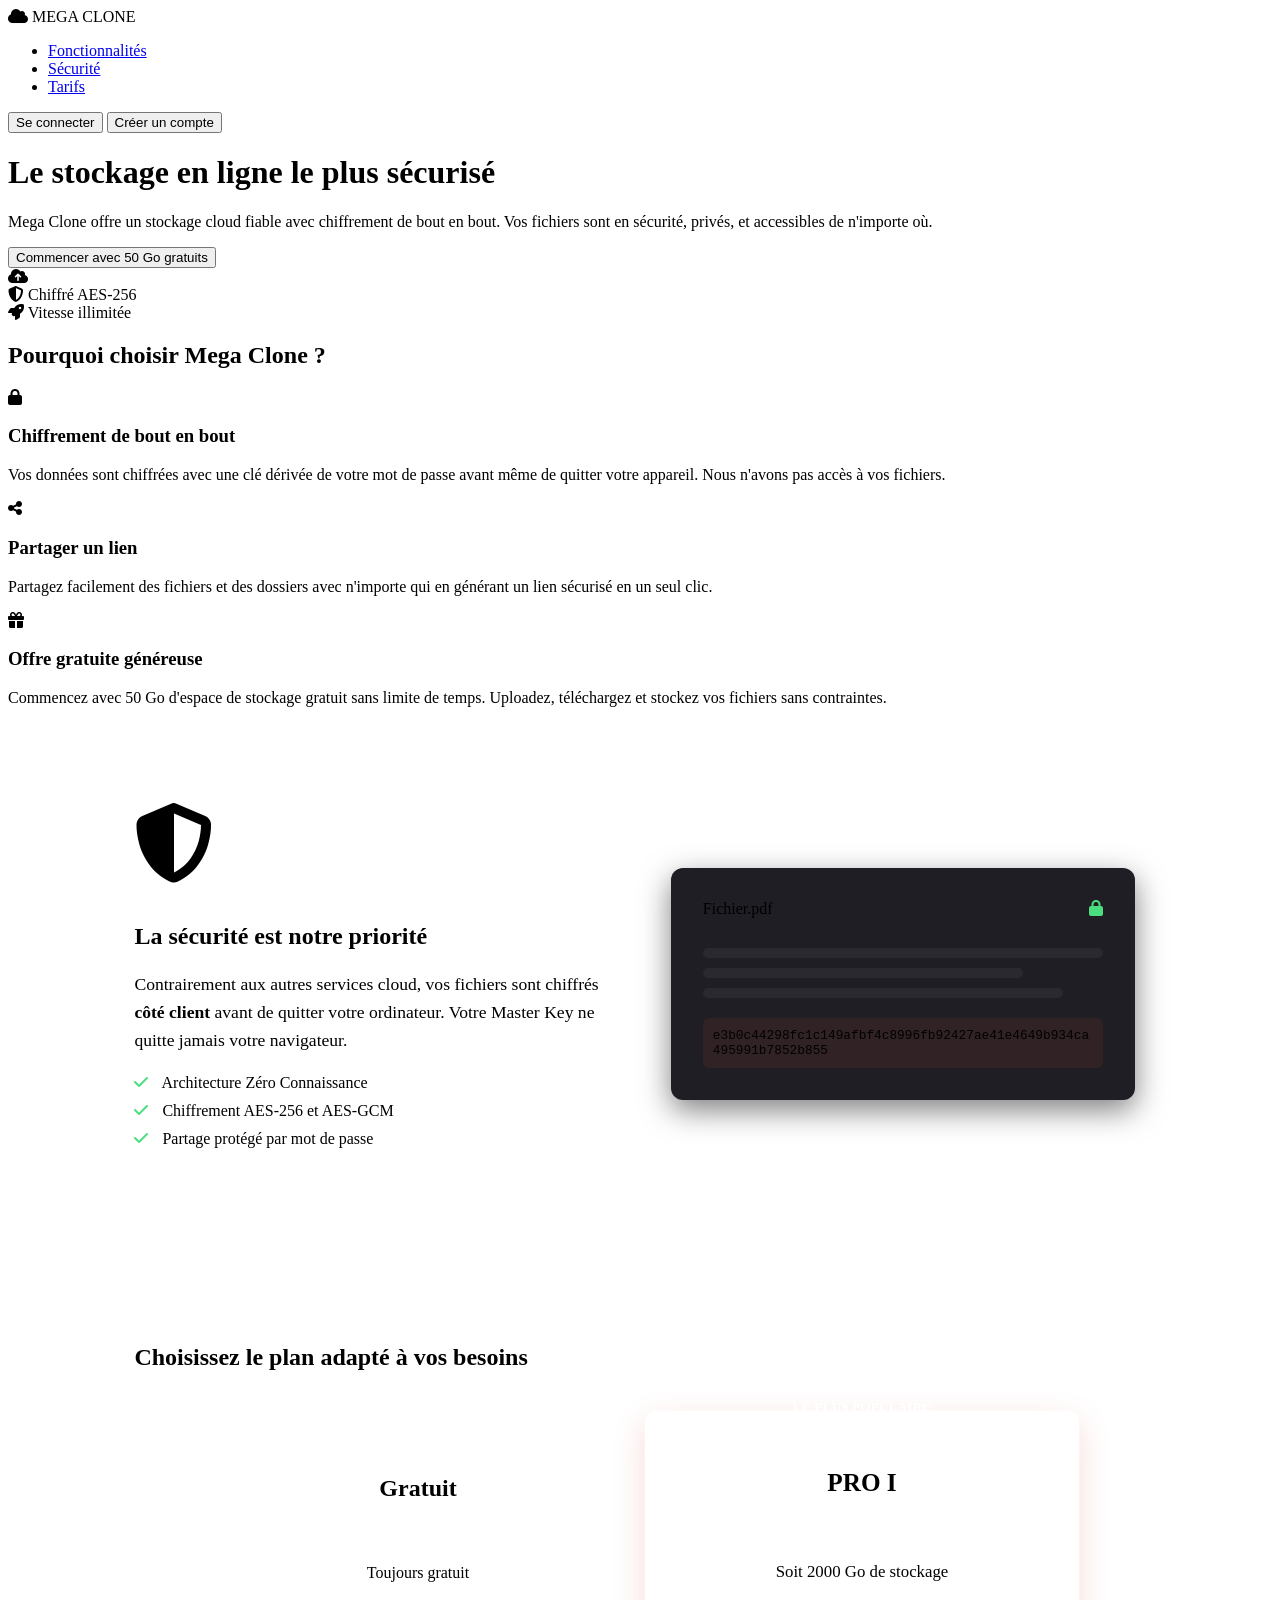
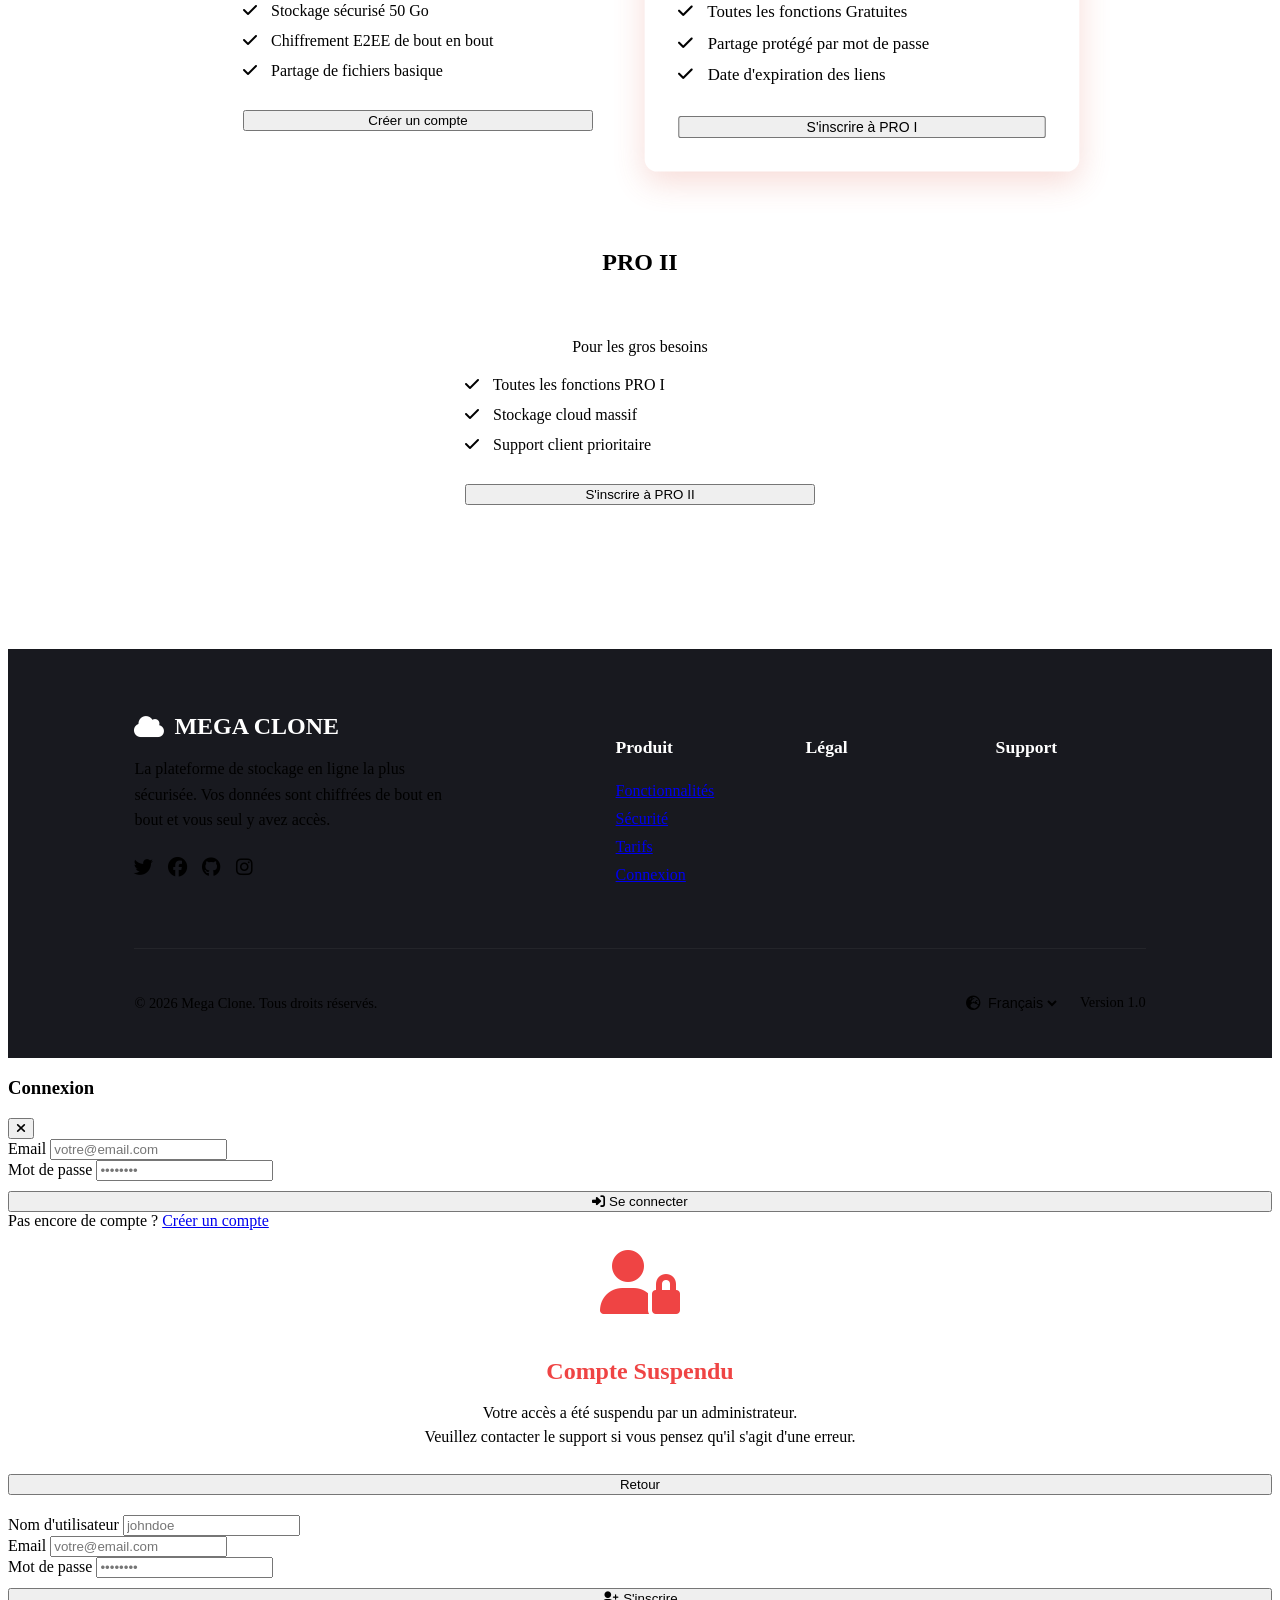
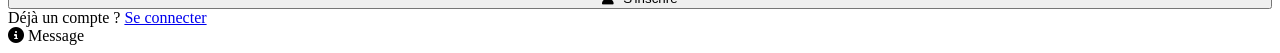
==== index.html @ 6bbebd01 "Add files via upload" ====
<!DOCTYPE html>
<html lang="fr">
<head>
    <meta charset="UTF-8">
    <meta name="viewport" content="width=device-width, initial-scale=1.0">
    <title>Mega Clone - Stockage Cloud Sécurisé</title>
    <link rel="stylesheet" href="assets/css/style.css">
    <link rel="stylesheet" href="https://cdnjs.cloudflare.com/ajax/libs/font-awesome/6.4.0/css/all.min.css">
</head>
<body class="landing-page">

    <!-- Navigation Bar -->
    <nav class="navbar">
        <div class="navbar-container">
            <div class="navbar-brand">
                <i class="fa-solid fa-cloud"></i> MEGA CLONE
            </div>
            <ul class="navbar-menu">
                <li><a href="#features" data-i18n="nav_features">Fonctionnalités</a></li>
                <li><a href="#security" data-i18n="nav_security">Sécurité</a></li>
                <li><a href="#pricing" data-i18n="nav_pricing">Tarifs</a></li>
            </ul>
            <div class="navbar-actions">
                <button class="btn btn-secondary" id="btn-login-modal" data-i18n="nav_login">Se connecter</button>
                <button class="btn btn-primary" id="btn-register-modal" data-i18n="nav_register">Créer un compte</button>
            </div>
        </div>
    </nav>

    <!-- Hero Section -->
    <header class="hero">
        <div class="hero-content">
            <h1 data-i18n="hero_title">Le stockage en ligne le plus <span>sécurisé</span></h1>
            <p data-i18n="hero_desc">Mega Clone offre un stockage cloud fiable avec chiffrement de bout en bout. Vos fichiers sont en sécurité, privés, et accessibles de n'importe où.</p>
            <button class="btn btn-primary btn-large" id="hero-cta" data-i18n="hero_btn">Commencer avec 50 Go gratuits</button>
        </div>
        <div class="hero-illustration">
            <!-- Simple CSS illustration of cloud storage -->
            <div class="floating-cloud">
                <i class="fa-solid fa-cloud-arrow-up"></i>
                <div class="glass-panel stat-card">
                    <i class="fa-solid fa-shield-halved"></i> Chiffré AES-256
                </div>
                <div class="glass-panel stat-card stat-card-2">
                    <i class="fa-solid fa-rocket"></i> Vitesse illimitée
                </div>
            </div>
        </div>
    </header>

    <!-- Features Section -->
    <section class="features" id="features">
        <h2 class="section-title">Pourquoi choisir Mega Clone ?</h2>
        <div class="features-grid">
            <div class="feature-card">
                <div class="feature-icon"><i class="fa-solid fa-lock"></i></div>
                <h3>Chiffrement de bout en bout</h3>
                <p>Vos données sont chiffrées avec une clé dérivée de votre mot de passe avant même de quitter votre appareil. Nous n'avons pas accès à vos fichiers.</p>
            </div>
            <div class="feature-card">
                <div class="feature-icon"><i class="fa-solid fa-share-nodes"></i></div>
                <h3>Partager un lien</h3>
                <p>Partagez facilement des fichiers et des dossiers avec n'importe qui en générant un lien sécurisé en un seul clic.</p>
            </div>
            <div class="feature-card">
                <div class="feature-icon"><i class="fa-solid fa-gift"></i></div>
                <h3>Offre gratuite généreuse</h3>
                <p>Commencez avec 50 Go d'espace de stockage gratuit sans limite de temps. Uploadez, téléchargez et stockez vos fichiers sans contraintes.</p>
            </div>
        </div>
    </section>

    <!-- Security Section -->
    <section class="security" id="security" style="background: var(--bg-secondary); padding: 5rem 10%; display: flex; align-items: center; gap: 40px; flex-wrap: wrap;">
        <div style="flex: 1; min-width: 300px;">
            <i class="fa-solid fa-shield-halved" style="font-size: 5rem; color: var(--accent); margin-bottom: 20px;"></i>
            <h2 class="section-title" style="text-align: left;">La sécurité est notre priorité</h2>
            <p style="color: var(--text-secondary); margin-bottom: 20px; font-size: 1.1rem; line-height: 1.6;">Contrairement aux autres services cloud, vos fichiers sont chiffrés <b>côté client</b> avant de quitter votre ordinateur. Votre Master Key ne quitte jamais votre navigateur.</p>
            <ul style="list-style: none; padding: 0; color: var(--text-primary);">
                <li style="margin-bottom: 10px;"><i class="fa-solid fa-check" style="color: #4ade80; margin-right: 10px;"></i> Architecture Zéro Connaissance</li>
                <li style="margin-bottom: 10px;"><i class="fa-solid fa-check" style="color: #4ade80; margin-right: 10px;"></i> Chiffrement AES-256 et AES-GCM</li>
                <li style="margin-bottom: 10px;"><i class="fa-solid fa-check" style="color: #4ade80; margin-right: 10px;"></i> Partage protégé par mot de passe</li>
            </ul>
        </div>
        <div style="flex: 1; min-width: 300px; display: flex; justify-content: center;">
            <div style="background: #1e1e24; padding: 2rem; border-radius: 12px; border: 1px solid var(--border); position: relative; width: 100%; max-width: 400px; box-shadow: 0 10px 30px rgba(0,0,0,0.5);">
                <div style="display: flex; justify-content: space-between; border-bottom: 1px solid var(--border); padding-bottom: 10px; margin-bottom: 20px;">
                    <span style="color: var(--text-secondary);">Fichier.pdf</span>
                    <i class="fa-solid fa-lock" style="color: #4ade80;"></i>
                </div>
                <div style="height: 10px; background: rgba(255,255,255,0.05); border-radius: 5px; margin-bottom: 10px;"></div>
                <div style="height: 10px; background: rgba(255,255,255,0.05); border-radius: 5px; margin-bottom: 10px; width: 80%;"></div>
                <div style="height: 10px; background: rgba(255,255,255,0.05); border-radius: 5px; margin-bottom: 20px; width: 90%;"></div>
                <div style="font-family: monospace; color: var(--accent); font-size: 0.8rem; word-break: break-all; background: rgba(216, 75, 55, 0.1); padding: 10px; border-radius: 6px;">
                    e3b0c44298fc1c149afbf4c8996fb92427ae41e4649b934ca495991b7852b855
                </div>
            </div>
        </div>
    </section>

    <!-- Pricing Section -->
    <section class="pricing" id="pricing" style="padding: 5rem 10%;">
        <h2 class="section-title">Choisissez le plan adapté à vos besoins</h2>
        <div class="pricing-grid" style="display: flex; gap: 30px; justify-content: center; flex-wrap: wrap; margin-top: 3rem;">
            
            <!-- Gratuit -->
            <div class="pricing-card" style="flex: 1; min-width: 280px; max-width: 350px; background: rgba(255,255,255,0.02); border: 1px solid var(--border); border-radius: 12px; padding: 2rem; text-align: center;">
                <h3 style="color: var(--text-primary); margin-bottom: 10px; font-size: 1.5rem;">Gratuit</h3>
                <div style="font-size: 2.5rem; font-weight: bold; color: white; margin-bottom: 5px;">50 Go</div>
                <div style="color: var(--text-secondary); margin-bottom: 20px;">Toujours gratuit</div>
                <ul style="list-style: none; padding: 0; text-align: left; margin-bottom: 30px; color: var(--text-secondary);">
                    <li style="margin-bottom: 12px;"><i class="fa-solid fa-check" style="color: var(--accent); margin-right: 10px;"></i> Stockage sécurisé 50 Go</li>
                    <li style="margin-bottom: 12px;"><i class="fa-solid fa-check" style="color: var(--accent); margin-right: 10px;"></i> Chiffrement E2EE de bout en bout</li>
                    <li style="margin-bottom: 12px;"><i class="fa-solid fa-check" style="color: var(--accent); margin-right: 10px;"></i> Partage de fichiers basique</li>
                </ul>
                <button class="btn btn-secondary btn-pricing-register" style="width: 100%;">Créer un compte</button>
            </div>

            <!-- PRO I -->
            <div class="pricing-card featured" style="flex: 1; min-width: 280px; max-width: 350px; background: rgba(255,255,255,0.05); border: 2px solid var(--accent); border-radius: 12px; padding: 2rem; text-align: center; position: relative; transform: scale(1.05); box-shadow: 0 10px 30px rgba(216, 75, 55, 0.2);">
                <div style="position: absolute; top: -15px; left: 50%; transform: translateX(-50%); background: var(--accent); color: white; padding: 5px 15px; border-radius: 20px; font-size: 0.8rem; font-weight: bold;">LE PLUS POPULAIRE</div>
                <h3 style="color: var(--text-primary); margin-bottom: 10px; font-size: 1.5rem;">PRO I</h3>
                <div style="font-size: 2.5rem; font-weight: bold; color: white; margin-bottom: 5px;">2 To</div>
                <div style="color: var(--text-secondary); margin-bottom: 20px;">Soit 2000 Go de stockage</div>
                <ul style="list-style: none; padding: 0; text-align: left; margin-bottom: 30px; color: var(--text-secondary);">
                    <li style="margin-bottom: 12px;"><i class="fa-solid fa-check" style="color: var(--accent); margin-right: 10px;"></i> Toutes les fonctions Gratuites</li>
                    <li style="margin-bottom: 12px;"><i class="fa-solid fa-check" style="color: var(--accent); margin-right: 10px;"></i> Partage protégé par mot de passe</li>
                    <li style="margin-bottom: 12px;"><i class="fa-solid fa-check" style="color: var(--accent); margin-right: 10px;"></i> Date d'expiration des liens</li>
                </ul>
                <button class="btn btn-primary btn-pricing-register" style="width: 100%;">S'inscrire à PRO I</button>
            </div>

            <!-- PRO II -->
            <div class="pricing-card" style="flex: 1; min-width: 280px; max-width: 350px; background: rgba(255,255,255,0.02); border: 1px solid var(--border); border-radius: 12px; padding: 2rem; text-align: center;">
                <h3 style="color: var(--text-primary); margin-bottom: 10px; font-size: 1.5rem;">PRO II</h3>
                <div style="font-size: 2.5rem; font-weight: bold; color: white; margin-bottom: 5px;">8 To</div>
                <div style="color: var(--text-secondary); margin-bottom: 20px;">Pour les gros besoins</div>
                <ul style="list-style: none; padding: 0; text-align: left; margin-bottom: 30px; color: var(--text-secondary);">
                    <li style="margin-bottom: 12px;"><i class="fa-solid fa-check" style="color: var(--accent); margin-right: 10px;"></i> Toutes les fonctions PRO I</li>
                    <li style="margin-bottom: 12px;"><i class="fa-solid fa-check" style="color: var(--accent); margin-right: 10px;"></i> Stockage cloud massif</li>
                    <li style="margin-bottom: 12px;"><i class="fa-solid fa-check" style="color: var(--accent); margin-right: 10px;"></i> Support client prioritaire</li>
                </ul>
                <button class="btn btn-secondary btn-pricing-register" style="width: 100%;">S'inscrire à PRO II</button>
            </div>

        </div>
    </section>

    <!-- Footer Pro -->
    <footer class="footer-pro" style="background: #18191f; padding: 4rem 10% 2rem; border-top: 1px solid var(--border); margin-top: 2rem;">
        <div style="display: flex; flex-wrap: wrap; gap: 40px; justify-content: space-between; margin-bottom: 3rem;">
            <!-- Brand -->
            <div style="flex: 1; min-width: 250px;">
                <div class="navbar-brand" style="margin-bottom: 1rem; color: white; font-size: 1.5rem; font-weight: bold; display: flex; align-items: center; gap: 10px;">
                    <i class="fa-solid fa-cloud" style="color: var(--accent);"></i> MEGA CLONE
                </div>
                <p id="pub-footer-desc" style="color: var(--text-secondary); line-height: 1.6; margin-bottom: 1.5rem;">La plateforme de stockage en ligne la plus sécurisée. Vos données sont chiffrées de bout en bout et vous seul y avez accès.</p>
                <div style="display: flex; gap: 15px;">
                    <a href="#" id="pub-footer-twitter" style="color: var(--text-secondary); font-size: 1.2rem; transition: color 0.2s;" class="footer-icon-link"><i class="fa-brands fa-twitter"></i></a>
                    <a href="#" id="pub-footer-facebook" style="color: var(--text-secondary); font-size: 1.2rem; transition: color 0.2s;" class="footer-icon-link"><i class="fa-brands fa-facebook"></i></a>
                    <a href="#" id="pub-footer-github" style="color: var(--text-secondary); font-size: 1.2rem; transition: color 0.2s;" class="footer-icon-link"><i class="fa-brands fa-github"></i></a>
                    <a href="#" id="pub-footer-instagram" style="color: var(--text-secondary); font-size: 1.2rem; transition: color 0.2s;" class="footer-icon-link"><i class="fa-brands fa-instagram"></i></a>
                </div>
            </div>
            
            <!-- Links Columns -->
            <div style="display: flex; flex-wrap: wrap; gap: 40px; flex: 2; min-width: 300px; justify-content: flex-end;">
                <div style="min-width: 150px;">
                    <h4 style="color: white; margin-bottom: 1.5rem; font-size: 1.1rem;">Produit</h4>
                    <ul style="list-style: none; padding: 0;">
                        <li style="margin-bottom: 10px;"><a href="#features" class="footer-link">Fonctionnalités</a></li>
                        <li style="margin-bottom: 10px;"><a href="#security" class="footer-link">Sécurité</a></li>
                        <li style="margin-bottom: 10px;"><a href="#pricing" class="footer-link">Tarifs</a></li>
                        <li style="margin-bottom: 10px;"><a href="#" class="footer-link" id="footer-login">Connexion</a></li>
                    </ul>
                </div>
                <div style="min-width: 150px;">
                    <h4 style="color: white; margin-bottom: 1.5rem; font-size: 1.1rem;">Légal</h4>
                    <ul id="pub-footer-legal" style="list-style: none; padding: 0;">
                        <!-- Generated via JS -->
                    </ul>
                </div>
                <div style="min-width: 150px;">
                    <h4 style="color: white; margin-bottom: 1.5rem; font-size: 1.1rem;">Support</h4>
                    <ul id="pub-footer-support" style="list-style: none; padding: 0;">
                        <!-- Generated via JS -->
                    </ul>
                </div>
            </div>
        </div>
        
        <!-- Copyright -->
        <div style="border-top: 1px solid rgba(255,255,255,0.05); padding-top: 2rem; display: flex; flex-wrap: wrap; justify-content: space-between; align-items: center; color: var(--text-secondary); font-size: 0.9rem;">
            <p id="pub-footer-copyright">&copy; 2026 Mega Clone. Tous droits réservés.</p>
            <div style="display: flex; gap: 20px;">
                <span>
                    <i class="fa-solid fa-earth-europe"></i>
                    <select class="lang-switcher-select" onchange="i18n.setLanguage(this.value)" style="background:transparent; color:inherit; border:none; outline:none; cursor:pointer; font-size:0.9rem;">
                        <option value="fr" style="background:#18191f;">Français</option>
                        <option value="en" style="background:#18191f;">English</option>
                        <option value="es" style="background:#18191f;">Español</option>
                        <option value="de" style="background:#18191f;">Deutsch</option>
                    </select>
                </span>
                <span>Version 1.0</span>
            </div>
        </div>
    </footer>

    <!-- Auth Modals -->
    <div class="modal-overlay" id="auth-modal-overlay">
        <div class="modal auth-modal" id="auth-modal">
            <div class="modal-header">
                <h3 class="modal-title" id="auth-modal-title">Connexion</h3>
                <button class="modal-close" id="close-auth-modal"><i class="fa-solid fa-xmark"></i></button>
            </div>
            
            <div class="modal-body">
                <!-- Login Form -->
                <form id="login-form">
                    <div class="input-group">
                        <label for="login-email">Email</label>
                        <input type="email" id="login-email" class="input-control" required placeholder="votre@email.com">
                    </div>
                    <div class="input-group">
                        <label for="login-password">Mot de passe</label>
                        <input type="password" id="login-password" class="input-control" required placeholder="••••••••">
                    </div>
                    <button type="submit" class="btn btn-primary" style="width: 100%; margin-top: 10px;">
                        <i class="fa-solid fa-right-to-bracket"></i> Se connecter
                    </button>
                    <div class="auth-switch">
                        Pas encore de compte ? <a href="#" id="show-register">Créer un compte</a>
                    </div>
                </form>

                <!-- Suspended Alert -->
                <div id="suspended-alert" class="hidden" style="text-align: center; padding: 20px 0;">
                    <i class="fa-solid fa-user-lock" style="font-size: 4rem; color: #ef4444; margin-bottom: 20px;"></i>
                    <h3 style="color: #ef4444; margin-bottom: 15px; font-size: 1.5rem;">Compte Suspendu</h3>
                    <p style="color: var(--text-secondary); margin-bottom: 25px; line-height: 1.5;">Votre accès a été suspendu par un administrateur.<br>Veuillez contacter le support si vous pensez qu'il s'agit d'une erreur.</p>
                    <button class="btn btn-secondary" id="btn-back-login" style="width: 100%;">Retour</button>
                </div>

                <!-- Register Form -->
                <form id="register-form" class="hidden">
                    <div class="input-group">
                        <label for="reg-username">Nom d'utilisateur</label>
                        <input type="text" id="reg-username" class="input-control" required placeholder="johndoe">
                    </div>
                    <div class="input-group">
                        <label for="reg-email">Email</label>
                        <input type="email" id="reg-email" class="input-control" required placeholder="votre@email.com">
                    </div>
                    <div class="input-group">
                        <label for="reg-password">Mot de passe</label>
                        <input type="password" id="reg-password" class="input-control" required placeholder="••••••••">
                    </div>
                    <button type="submit" class="btn btn-primary" style="width: 100%; margin-top: 10px;">
                        <i class="fa-solid fa-user-plus"></i> S'inscrire
                    </button>
                    <div class="auth-switch">
                        Déjà un compte ? <a href="#" id="show-login">Se connecter</a>
                    </div>
                </form>
            </div>
        </div>
    </div>

    <!-- Notification Container -->
    <div id="notification" class="notification">
        <i class="fa-solid fa-circle-info"></i>
        <span id="notif-message">Message</span>
    </div>

    <script src="assets/js/crypto.js"></script>
    <script src="assets/js/i18n.js"></script>
    <script src="assets/js/auth.js"></script>
    <script src="assets/js/landing.js"></script>
</body>
</html>
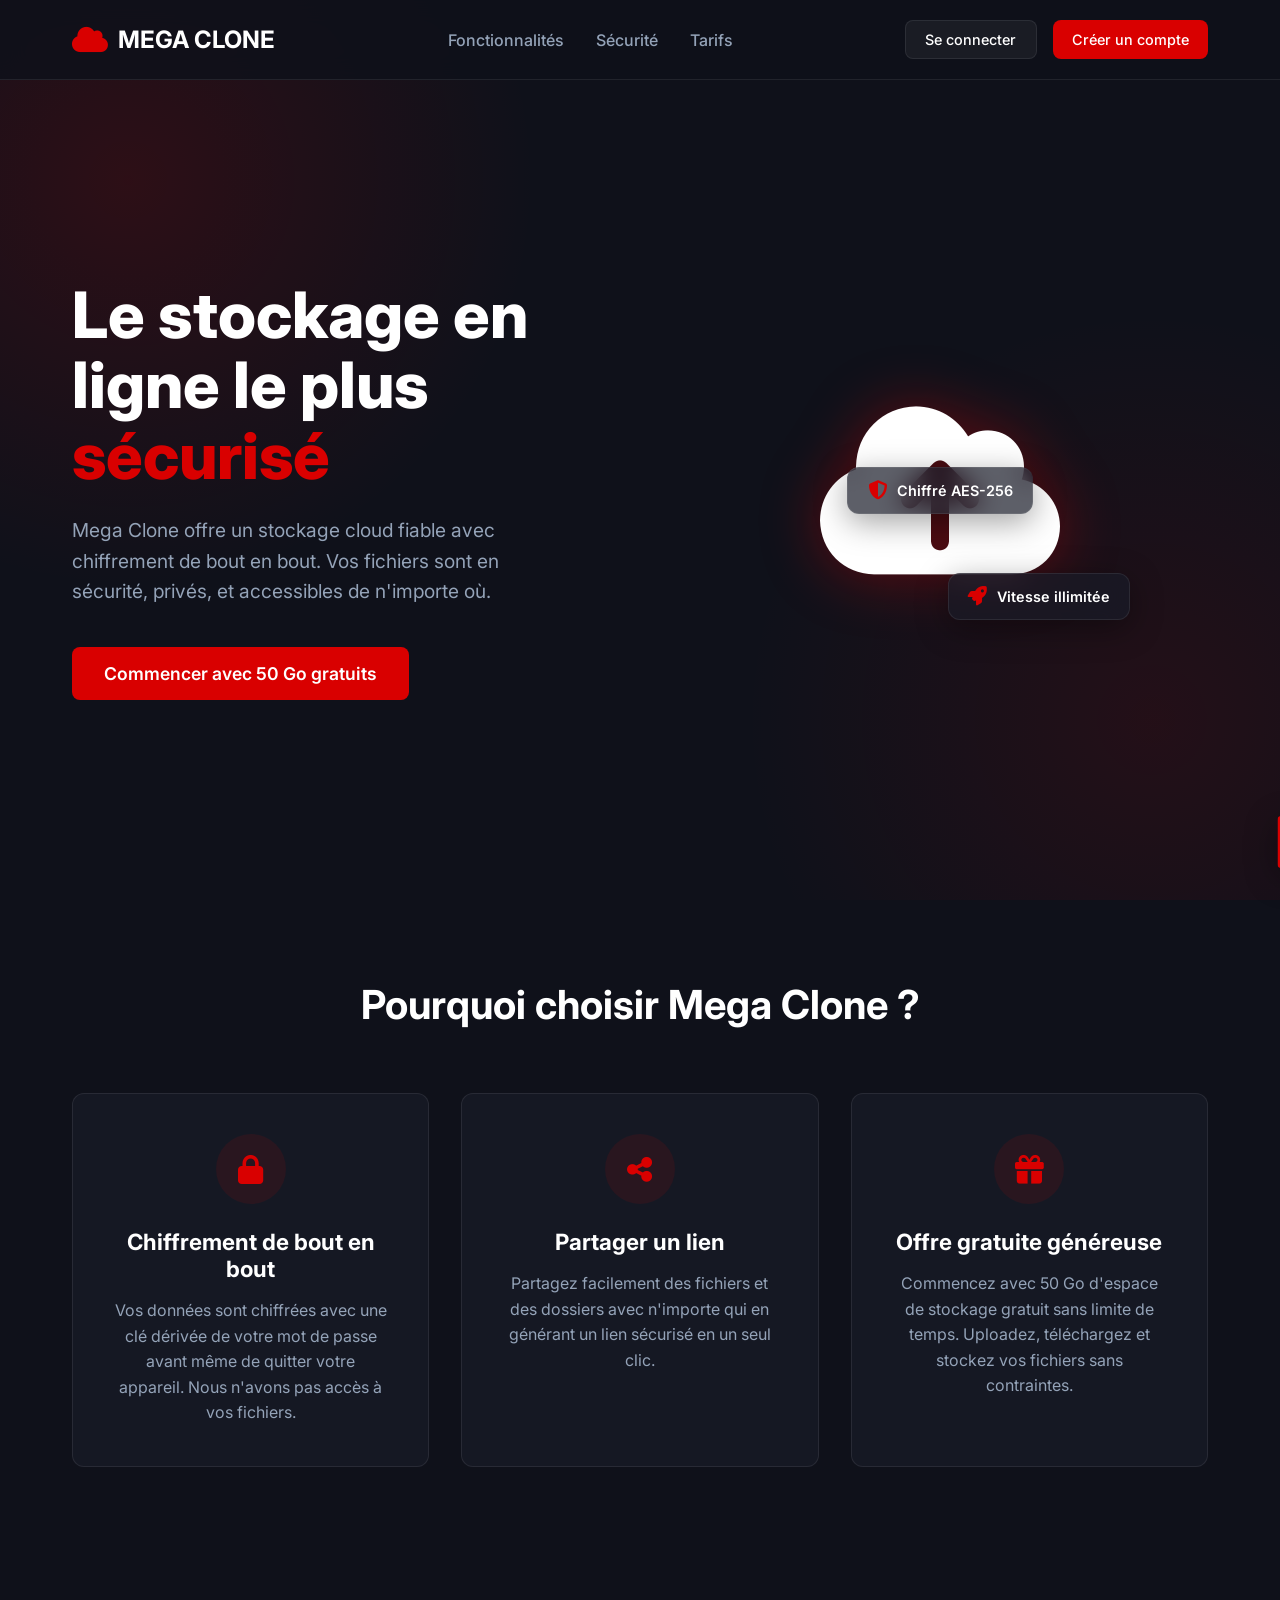
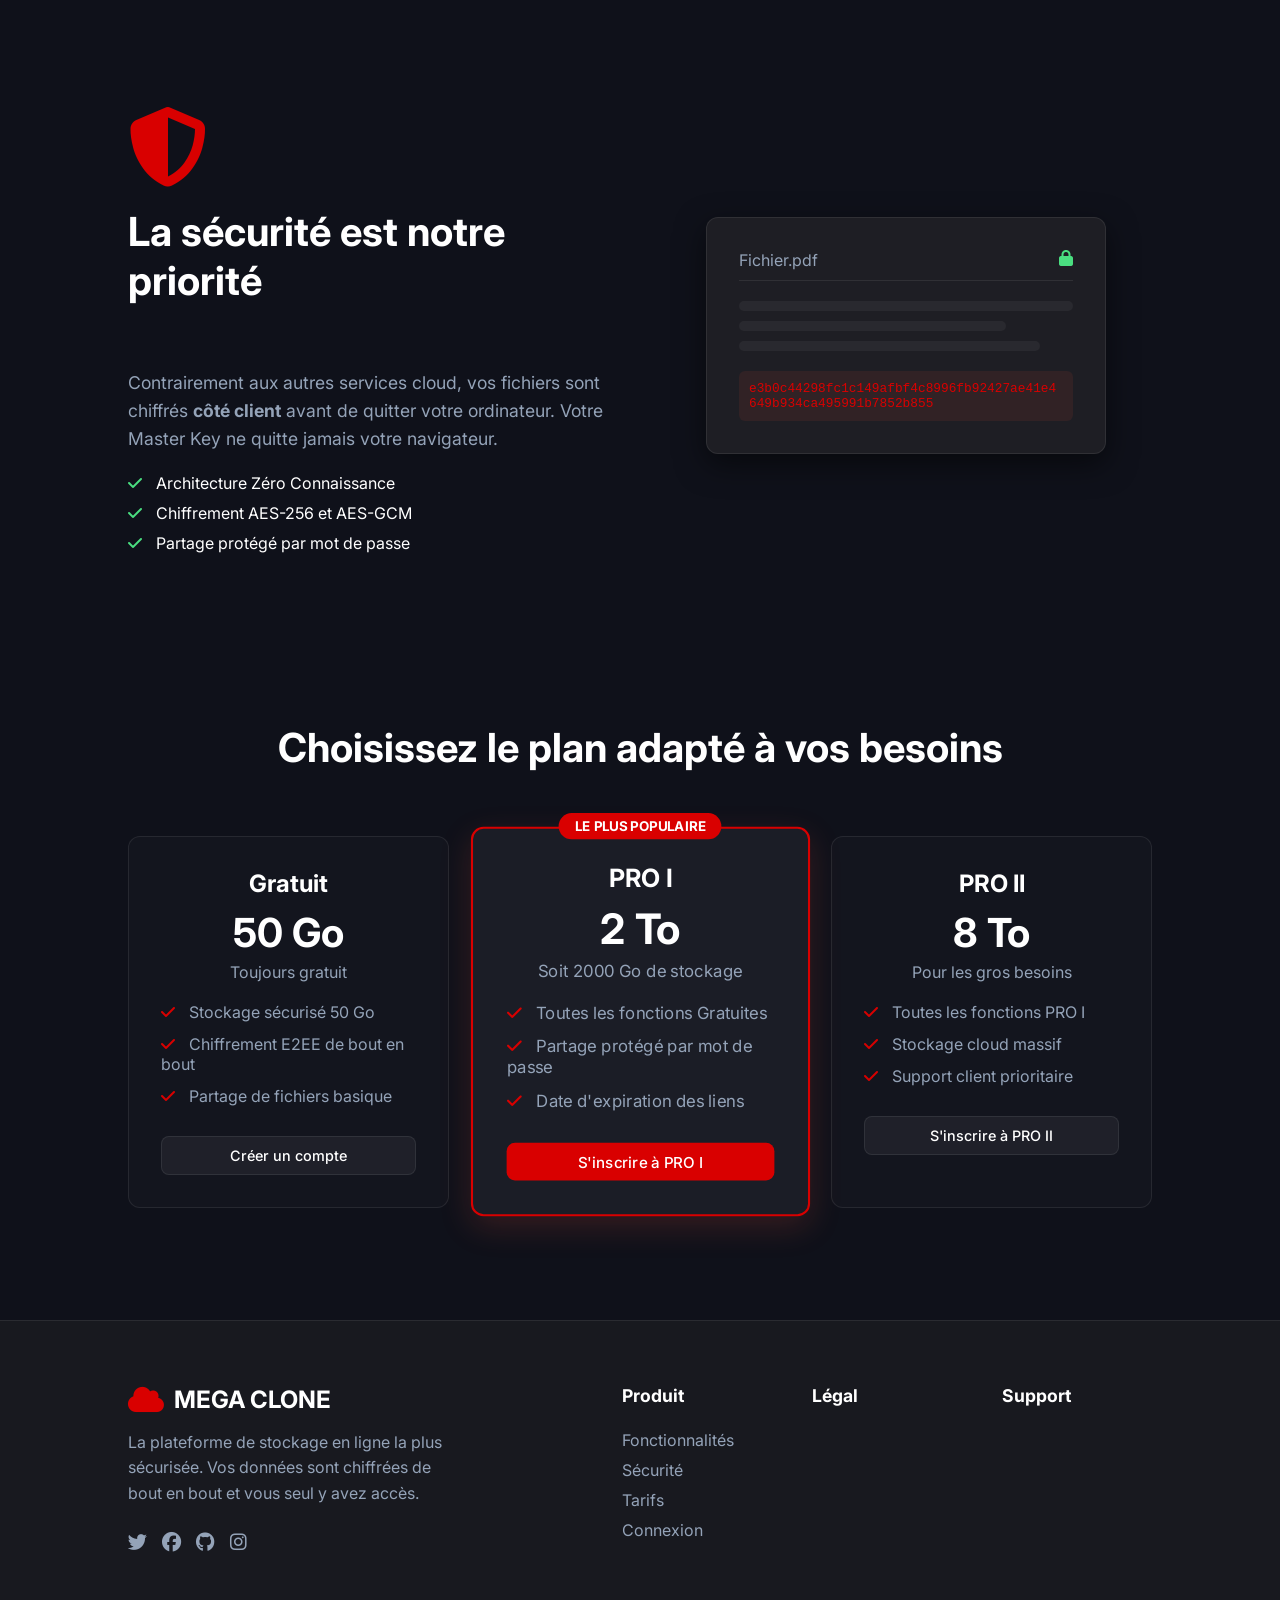
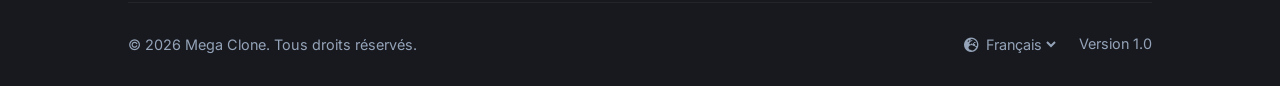
==== commit 4d537c0d: "Add files via upload" ====
--- a/index.html
+++ b/index.html
@@ -1,5 +1,6 @@
 <!DOCTYPE html>
 <html lang="fr">
+
 <head>
     <meta charset="UTF-8">
     <meta name="viewport" content="width=device-width, initial-scale=1.0">
@@ -7,6 +8,7 @@
     <link rel="stylesheet" href="assets/css/style.css">
     <link rel="stylesheet" href="https://cdnjs.cloudflare.com/ajax/libs/font-awesome/6.4.0/css/all.min.css">
 </head>
+
 <body class="landing-page">
 
     <!-- Navigation Bar -->
@@ -22,7 +24,8 @@
             </ul>
             <div class="navbar-actions">
                 <button class="btn btn-secondary" id="btn-login-modal" data-i18n="nav_login">Se connecter</button>
-                <button class="btn btn-primary" id="btn-register-modal" data-i18n="nav_register">Créer un compte</button>
+                <button class="btn btn-primary" id="btn-register-modal" data-i18n="nav_register">Créer un
+                    compte</button>
             </div>
         </div>
     </nav>
@@ -31,8 +34,10 @@
     <header class="hero">
         <div class="hero-content">
             <h1 data-i18n="hero_title">Le stockage en ligne le plus <span>sécurisé</span></h1>
-            <p data-i18n="hero_desc">Mega Clone offre un stockage cloud fiable avec chiffrement de bout en bout. Vos fichiers sont en sécurité, privés, et accessibles de n'importe où.</p>
-            <button class="btn btn-primary btn-large" id="hero-cta" data-i18n="hero_btn">Commencer avec 50 Go gratuits</button>
+            <p data-i18n="hero_desc">Mega Clone offre un stockage cloud fiable avec chiffrement de bout en bout. Vos
+                fichiers sont en sécurité, privés, et accessibles de n'importe où.</p>
+            <button class="btn btn-primary btn-large" id="hero-cta" data-i18n="hero_btn">Commencer avec 50 Go
+                gratuits</button>
         </div>
         <div class="hero-illustration">
             <!-- Simple CSS illustration of cloud storage -->
@@ -55,43 +60,61 @@
             <div class="feature-card">
                 <div class="feature-icon"><i class="fa-solid fa-lock"></i></div>
                 <h3>Chiffrement de bout en bout</h3>
-                <p>Vos données sont chiffrées avec une clé dérivée de votre mot de passe avant même de quitter votre appareil. Nous n'avons pas accès à vos fichiers.</p>
+                <p>Vos données sont chiffrées avec une clé dérivée de votre mot de passe avant même de quitter votre
+                    appareil. Nous n'avons pas accès à vos fichiers.</p>
             </div>
             <div class="feature-card">
                 <div class="feature-icon"><i class="fa-solid fa-share-nodes"></i></div>
                 <h3>Partager un lien</h3>
-                <p>Partagez facilement des fichiers et des dossiers avec n'importe qui en générant un lien sécurisé en un seul clic.</p>
+                <p>Partagez facilement des fichiers et des dossiers avec n'importe qui en générant un lien sécurisé en
+                    un seul clic.</p>
             </div>
             <div class="feature-card">
                 <div class="feature-icon"><i class="fa-solid fa-gift"></i></div>
                 <h3>Offre gratuite généreuse</h3>
-                <p>Commencez avec 50 Go d'espace de stockage gratuit sans limite de temps. Uploadez, téléchargez et stockez vos fichiers sans contraintes.</p>
+                <p>Commencez avec 50 Go d'espace de stockage gratuit sans limite de temps. Uploadez, téléchargez et
+                    stockez vos fichiers sans contraintes.</p>
             </div>
         </div>
     </section>
 
     <!-- Security Section -->
-    <section class="security" id="security" style="background: var(--bg-secondary); padding: 5rem 10%; display: flex; align-items: center; gap: 40px; flex-wrap: wrap;">
+    <section class="security" id="security"
+        style="background: var(--bg-secondary); padding: 5rem 10%; display: flex; align-items: center; gap: 40px; flex-wrap: wrap;">
         <div style="flex: 1; min-width: 300px;">
-            <i class="fa-solid fa-shield-halved" style="font-size: 5rem; color: var(--accent); margin-bottom: 20px;"></i>
+            <i class="fa-solid fa-shield-halved"
+                style="font-size: 5rem; color: var(--accent); margin-bottom: 20px;"></i>
             <h2 class="section-title" style="text-align: left;">La sécurité est notre priorité</h2>
-            <p style="color: var(--text-secondary); margin-bottom: 20px; font-size: 1.1rem; line-height: 1.6;">Contrairement aux autres services cloud, vos fichiers sont chiffrés <b>côté client</b> avant de quitter votre ordinateur. Votre Master Key ne quitte jamais votre navigateur.</p>
+            <p style="color: var(--text-secondary); margin-bottom: 20px; font-size: 1.1rem; line-height: 1.6;">
+                Contrairement aux autres services cloud, vos fichiers sont chiffrés <b>côté client</b> avant de quitter
+                votre ordinateur. Votre Master Key ne quitte jamais votre navigateur.</p>
             <ul style="list-style: none; padding: 0; color: var(--text-primary);">
-                <li style="margin-bottom: 10px;"><i class="fa-solid fa-check" style="color: #4ade80; margin-right: 10px;"></i> Architecture Zéro Connaissance</li>
-                <li style="margin-bottom: 10px;"><i class="fa-solid fa-check" style="color: #4ade80; margin-right: 10px;"></i> Chiffrement AES-256 et AES-GCM</li>
-                <li style="margin-bottom: 10px;"><i class="fa-solid fa-check" style="color: #4ade80; margin-right: 10px;"></i> Partage protégé par mot de passe</li>
+                <li style="margin-bottom: 10px;"><i class="fa-solid fa-check"
+                        style="color: #4ade80; margin-right: 10px;"></i> Architecture Zéro Connaissance</li>
+                <li style="margin-bottom: 10px;"><i class="fa-solid fa-check"
+                        style="color: #4ade80; margin-right: 10px;"></i> Chiffrement AES-256 et AES-GCM</li>
+                <li style="margin-bottom: 10px;"><i class="fa-solid fa-check"
+                        style="color: #4ade80; margin-right: 10px;"></i> Partage protégé par mot de passe</li>
             </ul>
         </div>
         <div style="flex: 1; min-width: 300px; display: flex; justify-content: center;">
-            <div style="background: #1e1e24; padding: 2rem; border-radius: 12px; border: 1px solid var(--border); position: relative; width: 100%; max-width: 400px; box-shadow: 0 10px 30px rgba(0,0,0,0.5);">
-                <div style="display: flex; justify-content: space-between; border-bottom: 1px solid var(--border); padding-bottom: 10px; margin-bottom: 20px;">
+            <div
+                style="background: #1e1e24; padding: 2rem; border-radius: 12px; border: 1px solid var(--border); position: relative; width: 100%; max-width: 400px; box-shadow: 0 10px 30px rgba(0,0,0,0.5);">
+                <div
+                    style="display: flex; justify-content: space-between; border-bottom: 1px solid var(--border); padding-bottom: 10px; margin-bottom: 20px;">
                     <span style="color: var(--text-secondary);">Fichier.pdf</span>
                     <i class="fa-solid fa-lock" style="color: #4ade80;"></i>
                 </div>
-                <div style="height: 10px; background: rgba(255,255,255,0.05); border-radius: 5px; margin-bottom: 10px;"></div>
-                <div style="height: 10px; background: rgba(255,255,255,0.05); border-radius: 5px; margin-bottom: 10px; width: 80%;"></div>
-                <div style="height: 10px; background: rgba(255,255,255,0.05); border-radius: 5px; margin-bottom: 20px; width: 90%;"></div>
-                <div style="font-family: monospace; color: var(--accent); font-size: 0.8rem; word-break: break-all; background: rgba(216, 75, 55, 0.1); padding: 10px; border-radius: 6px;">
+                <div style="height: 10px; background: rgba(255,255,255,0.05); border-radius: 5px; margin-bottom: 10px;">
+                </div>
+                <div
+                    style="height: 10px; background: rgba(255,255,255,0.05); border-radius: 5px; margin-bottom: 10px; width: 80%;">
+                </div>
+                <div
+                    style="height: 10px; background: rgba(255,255,255,0.05); border-radius: 5px; margin-bottom: 20px; width: 90%;">
+                </div>
+                <div
+                    style="font-family: monospace; color: var(--accent); font-size: 0.8rem; word-break: break-all; background: rgba(216, 75, 55, 0.1); padding: 10px; border-radius: 6px;">
                     e3b0c44298fc1c149afbf4c8996fb92427ae41e4649b934ca495991b7852b855
                 </div>
             </div>
@@ -101,44 +124,62 @@
     <!-- Pricing Section -->
     <section class="pricing" id="pricing" style="padding: 5rem 10%;">
         <h2 class="section-title">Choisissez le plan adapté à vos besoins</h2>
-        <div class="pricing-grid" style="display: flex; gap: 30px; justify-content: center; flex-wrap: wrap; margin-top: 3rem;">
-            
+        <div class="pricing-grid"
+            style="display: flex; gap: 30px; justify-content: center; flex-wrap: wrap; margin-top: 3rem;">
+
             <!-- Gratuit -->
-            <div class="pricing-card" style="flex: 1; min-width: 280px; max-width: 350px; background: rgba(255,255,255,0.02); border: 1px solid var(--border); border-radius: 12px; padding: 2rem; text-align: center;">
+            <div class="pricing-card"
+                style="flex: 1; min-width: 280px; max-width: 350px; background: rgba(255,255,255,0.02); border: 1px solid var(--border); border-radius: 12px; padding: 2rem; text-align: center;">
                 <h3 style="color: var(--text-primary); margin-bottom: 10px; font-size: 1.5rem;">Gratuit</h3>
                 <div style="font-size: 2.5rem; font-weight: bold; color: white; margin-bottom: 5px;">50 Go</div>
                 <div style="color: var(--text-secondary); margin-bottom: 20px;">Toujours gratuit</div>
-                <ul style="list-style: none; padding: 0; text-align: left; margin-bottom: 30px; color: var(--text-secondary);">
-                    <li style="margin-bottom: 12px;"><i class="fa-solid fa-check" style="color: var(--accent); margin-right: 10px;"></i> Stockage sécurisé 50 Go</li>
-                    <li style="margin-bottom: 12px;"><i class="fa-solid fa-check" style="color: var(--accent); margin-right: 10px;"></i> Chiffrement E2EE de bout en bout</li>
-                    <li style="margin-bottom: 12px;"><i class="fa-solid fa-check" style="color: var(--accent); margin-right: 10px;"></i> Partage de fichiers basique</li>
+                <ul
+                    style="list-style: none; padding: 0; text-align: left; margin-bottom: 30px; color: var(--text-secondary);">
+                    <li style="margin-bottom: 12px;"><i class="fa-solid fa-check"
+                            style="color: var(--accent); margin-right: 10px;"></i> Stockage sécurisé 50 Go</li>
+                    <li style="margin-bottom: 12px;"><i class="fa-solid fa-check"
+                            style="color: var(--accent); margin-right: 10px;"></i> Chiffrement E2EE de bout en bout</li>
+                    <li style="margin-bottom: 12px;"><i class="fa-solid fa-check"
+                            style="color: var(--accent); margin-right: 10px;"></i> Partage de fichiers basique</li>
                 </ul>
                 <button class="btn btn-secondary btn-pricing-register" style="width: 100%;">Créer un compte</button>
             </div>
 
             <!-- PRO I -->
-            <div class="pricing-card featured" style="flex: 1; min-width: 280px; max-width: 350px; background: rgba(255,255,255,0.05); border: 2px solid var(--accent); border-radius: 12px; padding: 2rem; text-align: center; position: relative; transform: scale(1.05); box-shadow: 0 10px 30px rgba(216, 75, 55, 0.2);">
-                <div style="position: absolute; top: -15px; left: 50%; transform: translateX(-50%); background: var(--accent); color: white; padding: 5px 15px; border-radius: 20px; font-size: 0.8rem; font-weight: bold;">LE PLUS POPULAIRE</div>
+            <div class="pricing-card featured"
+                style="flex: 1; min-width: 280px; max-width: 350px; background: rgba(255,255,255,0.05); border: 2px solid var(--accent); border-radius: 12px; padding: 2rem; text-align: center; position: relative; transform: scale(1.05); box-shadow: 0 10px 30px rgba(216, 75, 55, 0.2);">
+                <div
+                    style="position: absolute; top: -15px; left: 50%; transform: translateX(-50%); background: var(--accent); color: white; padding: 5px 15px; border-radius: 20px; font-size: 0.8rem; font-weight: bold;">
+                    LE PLUS POPULAIRE</div>
                 <h3 style="color: var(--text-primary); margin-bottom: 10px; font-size: 1.5rem;">PRO I</h3>
                 <div style="font-size: 2.5rem; font-weight: bold; color: white; margin-bottom: 5px;">2 To</div>
                 <div style="color: var(--text-secondary); margin-bottom: 20px;">Soit 2000 Go de stockage</div>
-                <ul style="list-style: none; padding: 0; text-align: left; margin-bottom: 30px; color: var(--text-secondary);">
-                    <li style="margin-bottom: 12px;"><i class="fa-solid fa-check" style="color: var(--accent); margin-right: 10px;"></i> Toutes les fonctions Gratuites</li>
-                    <li style="margin-bottom: 12px;"><i class="fa-solid fa-check" style="color: var(--accent); margin-right: 10px;"></i> Partage protégé par mot de passe</li>
-                    <li style="margin-bottom: 12px;"><i class="fa-solid fa-check" style="color: var(--accent); margin-right: 10px;"></i> Date d'expiration des liens</li>
+                <ul
+                    style="list-style: none; padding: 0; text-align: left; margin-bottom: 30px; color: var(--text-secondary);">
+                    <li style="margin-bottom: 12px;"><i class="fa-solid fa-check"
+                            style="color: var(--accent); margin-right: 10px;"></i> Toutes les fonctions Gratuites</li>
+                    <li style="margin-bottom: 12px;"><i class="fa-solid fa-check"
+                            style="color: var(--accent); margin-right: 10px;"></i> Partage protégé par mot de passe</li>
+                    <li style="margin-bottom: 12px;"><i class="fa-solid fa-check"
+                            style="color: var(--accent); margin-right: 10px;"></i> Date d'expiration des liens</li>
                 </ul>
                 <button class="btn btn-primary btn-pricing-register" style="width: 100%;">S'inscrire à PRO I</button>
             </div>
 
             <!-- PRO II -->
-            <div class="pricing-card" style="flex: 1; min-width: 280px; max-width: 350px; background: rgba(255,255,255,0.02); border: 1px solid var(--border); border-radius: 12px; padding: 2rem; text-align: center;">
+            <div class="pricing-card"
+                style="flex: 1; min-width: 280px; max-width: 350px; background: rgba(255,255,255,0.02); border: 1px solid var(--border); border-radius: 12px; padding: 2rem; text-align: center;">
                 <h3 style="color: var(--text-primary); margin-bottom: 10px; font-size: 1.5rem;">PRO II</h3>
                 <div style="font-size: 2.5rem; font-weight: bold; color: white; margin-bottom: 5px;">8 To</div>
                 <div style="color: var(--text-secondary); margin-bottom: 20px;">Pour les gros besoins</div>
-                <ul style="list-style: none; padding: 0; text-align: left; margin-bottom: 30px; color: var(--text-secondary);">
-                    <li style="margin-bottom: 12px;"><i class="fa-solid fa-check" style="color: var(--accent); margin-right: 10px;"></i> Toutes les fonctions PRO I</li>
-                    <li style="margin-bottom: 12px;"><i class="fa-solid fa-check" style="color: var(--accent); margin-right: 10px;"></i> Stockage cloud massif</li>
-                    <li style="margin-bottom: 12px;"><i class="fa-solid fa-check" style="color: var(--accent); margin-right: 10px;"></i> Support client prioritaire</li>
+                <ul
+                    style="list-style: none; padding: 0; text-align: left; margin-bottom: 30px; color: var(--text-secondary);">
+                    <li style="margin-bottom: 12px;"><i class="fa-solid fa-check"
+                            style="color: var(--accent); margin-right: 10px;"></i> Toutes les fonctions PRO I</li>
+                    <li style="margin-bottom: 12px;"><i class="fa-solid fa-check"
+                            style="color: var(--accent); margin-right: 10px;"></i> Stockage cloud massif</li>
+                    <li style="margin-bottom: 12px;"><i class="fa-solid fa-check"
+                            style="color: var(--accent); margin-right: 10px;"></i> Support client prioritaire</li>
                 </ul>
                 <button class="btn btn-secondary btn-pricing-register" style="width: 100%;">S'inscrire à PRO II</button>
             </div>
@@ -147,31 +188,46 @@
     </section>
 
     <!-- Footer Pro -->
-    <footer class="footer-pro" style="background: #18191f; padding: 4rem 10% 2rem; border-top: 1px solid var(--border); margin-top: 2rem;">
+    <footer class="footer-pro"
+        style="background: #18191f; padding: 4rem 10% 2rem; border-top: 1px solid var(--border); margin-top: 2rem;">
         <div style="display: flex; flex-wrap: wrap; gap: 40px; justify-content: space-between; margin-bottom: 3rem;">
             <!-- Brand -->
             <div style="flex: 1; min-width: 250px;">
-                <div class="navbar-brand" style="margin-bottom: 1rem; color: white; font-size: 1.5rem; font-weight: bold; display: flex; align-items: center; gap: 10px;">
+                <div class="navbar-brand"
+                    style="margin-bottom: 1rem; color: white; font-size: 1.5rem; font-weight: bold; display: flex; align-items: center; gap: 10px;">
                     <i class="fa-solid fa-cloud" style="color: var(--accent);"></i> MEGA CLONE
                 </div>
-                <p id="pub-footer-desc" style="color: var(--text-secondary); line-height: 1.6; margin-bottom: 1.5rem;">La plateforme de stockage en ligne la plus sécurisée. Vos données sont chiffrées de bout en bout et vous seul y avez accès.</p>
+                <p id="pub-footer-desc" style="color: var(--text-secondary); line-height: 1.6; margin-bottom: 1.5rem;">
+                    La plateforme de stockage en ligne la plus sécurisée. Vos données sont chiffrées de bout en bout et
+                    vous seul y avez accès.</p>
                 <div style="display: flex; gap: 15px;">
-                    <a href="#" id="pub-footer-twitter" style="color: var(--text-secondary); font-size: 1.2rem; transition: color 0.2s;" class="footer-icon-link"><i class="fa-brands fa-twitter"></i></a>
-                    <a href="#" id="pub-footer-facebook" style="color: var(--text-secondary); font-size: 1.2rem; transition: color 0.2s;" class="footer-icon-link"><i class="fa-brands fa-facebook"></i></a>
-                    <a href="#" id="pub-footer-github" style="color: var(--text-secondary); font-size: 1.2rem; transition: color 0.2s;" class="footer-icon-link"><i class="fa-brands fa-github"></i></a>
-                    <a href="#" id="pub-footer-instagram" style="color: var(--text-secondary); font-size: 1.2rem; transition: color 0.2s;" class="footer-icon-link"><i class="fa-brands fa-instagram"></i></a>
-                </div>
-            </div>
-            
+                    <a href="#" id="pub-footer-twitter"
+                        style="color: var(--text-secondary); font-size: 1.2rem; transition: color 0.2s;"
+                        class="footer-icon-link"><i class="fa-brands fa-twitter"></i></a>
+                    <a href="#" id="pub-footer-facebook"
+                        style="color: var(--text-secondary); font-size: 1.2rem; transition: color 0.2s;"
+                        class="footer-icon-link"><i class="fa-brands fa-facebook"></i></a>
+                    <a href="#" id="pub-footer-github"
+                        style="color: var(--text-secondary); font-size: 1.2rem; transition: color 0.2s;"
+                        class="footer-icon-link"><i class="fa-brands fa-github"></i></a>
+                    <a href="#" id="pub-footer-instagram"
+                        style="color: var(--text-secondary); font-size: 1.2rem; transition: color 0.2s;"
+                        class="footer-icon-link"><i class="fa-brands fa-instagram"></i></a>
+                </div>
+            </div>
+
             <!-- Links Columns -->
-            <div style="display: flex; flex-wrap: wrap; gap: 40px; flex: 2; min-width: 300px; justify-content: flex-end;">
+            <div
+                style="display: flex; flex-wrap: wrap; gap: 40px; flex: 2; min-width: 300px; justify-content: flex-end;">
                 <div style="min-width: 150px;">
                     <h4 style="color: white; margin-bottom: 1.5rem; font-size: 1.1rem;">Produit</h4>
                     <ul style="list-style: none; padding: 0;">
-                        <li style="margin-bottom: 10px;"><a href="#features" class="footer-link">Fonctionnalités</a></li>
+                        <li style="margin-bottom: 10px;"><a href="#features" class="footer-link">Fonctionnalités</a>
+                        </li>
                         <li style="margin-bottom: 10px;"><a href="#security" class="footer-link">Sécurité</a></li>
                         <li style="margin-bottom: 10px;"><a href="#pricing" class="footer-link">Tarifs</a></li>
-                        <li style="margin-bottom: 10px;"><a href="#" class="footer-link" id="footer-login">Connexion</a></li>
+                        <li style="margin-bottom: 10px;"><a href="#" class="footer-link" id="footer-login">Connexion</a>
+                        </li>
                     </ul>
                 </div>
                 <div style="min-width: 150px;">
@@ -188,14 +244,16 @@
                 </div>
             </div>
         </div>
-        
+
         <!-- Copyright -->
-        <div style="border-top: 1px solid rgba(255,255,255,0.05); padding-top: 2rem; display: flex; flex-wrap: wrap; justify-content: space-between; align-items: center; color: var(--text-secondary); font-size: 0.9rem;">
+        <div
+            style="border-top: 1px solid rgba(255,255,255,0.05); padding-top: 2rem; display: flex; flex-wrap: wrap; justify-content: space-between; align-items: center; color: var(--text-secondary); font-size: 0.9rem;">
             <p id="pub-footer-copyright">&copy; 2026 Mega Clone. Tous droits réservés.</p>
             <div style="display: flex; gap: 20px;">
                 <span>
                     <i class="fa-solid fa-earth-europe"></i>
-                    <select class="lang-switcher-select" onchange="i18n.setLanguage(this.value)" style="background:transparent; color:inherit; border:none; outline:none; cursor:pointer; font-size:0.9rem;">
+                    <select class="lang-switcher-select" onchange="i18n.setLanguage(this.value)"
+                        style="background:transparent; color:inherit; border:none; outline:none; cursor:pointer; font-size:0.9rem;">
                         <option value="fr" style="background:#18191f;">Français</option>
                         <option value="en" style="background:#18191f;">English</option>
                         <option value="es" style="background:#18191f;">Español</option>
@@ -214,17 +272,25 @@
                 <h3 class="modal-title" id="auth-modal-title">Connexion</h3>
                 <button class="modal-close" id="close-auth-modal"><i class="fa-solid fa-xmark"></i></button>
             </div>
-            
+
             <div class="modal-body">
                 <!-- Login Form -->
                 <form id="login-form">
                     <div class="input-group">
                         <label for="login-email">Email</label>
-                        <input type="email" id="login-email" class="input-control" required placeholder="votre@email.com">
+                        <input type="email" id="login-email" class="input-control" required
+                            placeholder="votre@email.com">
                     </div>
                     <div class="input-group">
                         <label for="login-password">Mot de passe</label>
-                        <input type="password" id="login-password" class="input-control" required placeholder="••••••••">
+                        <input type="password" id="login-password" class="input-control" required
+                            placeholder="••••••••">
+                    </div>
+                    <div style="text-align: right; margin-top: -10px; margin-bottom: 20px;">
+                        <a href="recovery.html"
+                            style="color: var(--accent); font-size: 0.85rem; text-decoration: none; transition: opacity 0.2s;"
+                            onmouseover="this.style.opacity='0.8'" onmouseout="this.style.opacity='1'">Mot de passe
+                            oublié ?</a>
                     </div>
                     <button type="submit" class="btn btn-primary" style="width: 100%; margin-top: 10px;">
                         <i class="fa-solid fa-right-to-bracket"></i> Se connecter
@@ -238,7 +304,9 @@
                 <div id="suspended-alert" class="hidden" style="text-align: center; padding: 20px 0;">
                     <i class="fa-solid fa-user-lock" style="font-size: 4rem; color: #ef4444; margin-bottom: 20px;"></i>
                     <h3 style="color: #ef4444; margin-bottom: 15px; font-size: 1.5rem;">Compte Suspendu</h3>
-                    <p style="color: var(--text-secondary); margin-bottom: 25px; line-height: 1.5;">Votre accès a été suspendu par un administrateur.<br>Veuillez contacter le support si vous pensez qu'il s'agit d'une erreur.</p>
+                    <p style="color: var(--text-secondary); margin-bottom: 25px; line-height: 1.5;">Votre accès a été
+                        suspendu par un administrateur.<br>Veuillez contacter le support si vous pensez qu'il s'agit
+                        d'une erreur.</p>
                     <button class="btn btn-secondary" id="btn-back-login" style="width: 100%;">Retour</button>
                 </div>
 
@@ -278,4 +346,5 @@
     <script src="assets/js/auth.js"></script>
     <script src="assets/js/landing.js"></script>
 </body>
-</html>
+
+</html>
--- a/assets/css/style.css
+++ b/assets/css/style.css
@@ -0,0 +1,2470 @@
+/* assets/css/style.css */
+@import url('https://fonts.googleapis.com/css2?family=Inter:wght@300;400;500;600;700&display=swap');
+
+:root {
+    --bg-dark: #0f111a;
+    --bg-panel: rgba(25, 28, 41, 0.7);
+    --bg-panel-hover: rgba(35, 39, 56, 0.9);
+    --text-primary: #ffffff;
+    --text-secondary: #94a3b8;
+    --accent: #d90000; /* Mega-like red */
+    --accent-hover: #ff1a1a;
+    --border: rgba(255, 255, 255, 0.08);
+    --glass-blur: blur(12px);
+    --shadow: 0 8px 32px 0 rgba(0, 0, 0, 0.37);
+    --radius: 12px;
+}
+
+* {
+    margin: 0;
+    padding: 0;
+    box-sizing: border-box;
+    font-family: 'Inter', sans-serif;
+}
+
+body {
+    background-color: var(--bg-dark);
+    color: var(--text-primary);
+    min-height: 100vh;
+    overflow-x: hidden;
+    background-image: 
+        radial-gradient(circle at 15% 50%, rgba(217, 0, 0, 0.15), transparent 25%),
+        radial-gradient(circle at 85% 30%, rgba(217, 0, 0, 0.1), transparent 25%);
+}
+
+/* Glassmorphism utilities */
+.glass-panel {
+    background: var(--bg-panel);
+    backdrop-filter: var(--glass-blur);
+    -webkit-backdrop-filter: var(--glass-blur);
+    border: 1px solid var(--border);
+    border-radius: var(--radius);
+    box-shadow: var(--shadow);
+}
+
+/* Buttons */
+.btn {
+    display: inline-flex;
+    align-items: center;
+    justify-content: center;
+    padding: 0.6rem 1.2rem;
+    border-radius: 8px;
+    font-weight: 500;
+    cursor: pointer;
+    transition: all 0.2s ease;
+    border: none;
+    outline: none;
+    gap: 8px;
+    font-size: 0.9rem;
+}
+
+.btn-primary {
+    background-color: var(--accent);
+    color: white;
+}
+
+.btn-primary:hover {
+    background-color: var(--accent-hover);
+    transform: translateY(-1px);
+    box-shadow: 0 4px 12px rgba(217, 0, 0, 0.3);
+}
+
+.btn-secondary {
+    background: rgba(255, 255, 255, 0.05);
+    color: var(--text-primary);
+    border: 1px solid var(--border);
+}
+
+.btn-secondary:hover {
+    background: rgba(255, 255, 255, 0.1);
+}
+
+/* Inputs */
+.input-group {
+    margin-bottom: 1.2rem;
+    display: flex;
+    flex-direction: column;
+    gap: 0.5rem;
+}
+
+.input-group label {
+    font-size: 0.85rem;
+    color: var(--text-secondary);
+    font-weight: 500;
+}
+
+.input-control {
+    width: 100%;
+    padding: 0.8rem 1rem;
+    background: rgba(0, 0, 0, 0.2);
+    border: 1px solid var(--border);
+    border-radius: 8px;
+    color: var(--text-primary);
+    transition: border-color 0.2s, box-shadow 0.2s;
+}
+
+.input-control:focus {
+    outline: none;
+    border-color: var(--accent);
+    box-shadow: 0 0 0 2px rgba(217, 0, 0, 0.2);
+}
+
+/* Auth Page */
+.auth-container {
+    display: flex;
+    align-items: center;
+    justify-content: center;
+    min-height: 100vh;
+    padding: 2rem;
+}
+
+.auth-box {
+    width: 100%;
+    max-width: 400px;
+    padding: 2.5rem;
+}
+
+.auth-header {
+    text-align: center;
+    margin-bottom: 2rem;
+}
+
+.auth-header h1 {
+    font-size: 2rem;
+    font-weight: 700;
+    margin-bottom: 0.5rem;
+    background: linear-gradient(to right, #fff, #a3a3a3);
+    -webkit-background-clip: text;
+    -webkit-text-fill-color: transparent;
+}
+
+.auth-header p {
+    color: var(--text-secondary);
+    font-size: 0.9rem;
+}
+
+.auth-switch {
+    margin-top: 1.5rem;
+    text-align: center;
+    font-size: 0.85rem;
+    color: var(--text-secondary);
+}
+
+.auth-switch a {
+    color: var(--accent);
+    text-decoration: none;
+    font-weight: 600;
+}
+
+.auth-switch a:hover {
+    text-decoration: underline;
+}
+
+/* Dashboard Layout */
+.dashboard {
+    display: flex;
+    height: 100vh;
+    overflow: hidden;
+}
+
+/* Sidebar */
+.sidebar {
+    width: 260px;
+    background: var(--bg-panel);
+    border-right: 1px solid var(--border);
+    display: flex;
+    flex-direction: column;
+    padding: 1.5rem 1rem;
+    transition: width 0.3s ease, padding 0.3s ease;
+    overflow: hidden;
+    white-space: nowrap;
+}
+
+.sidebar.collapsed {
+    width: 76px;
+    padding: 1.5rem 0;
+}
+
+.sidebar.collapsed .sidebar-brand {
+    justify-content: center;
+    padding-left: 0;
+    flex-direction: column;
+    gap: 15px;
+    margin-bottom: 2rem;
+}
+
+.sidebar.collapsed .sidebar-avatar {
+    display: flex !important;
+}
+
+.sidebar.collapsed .mega-logo,
+.sidebar.collapsed .brand-text {
+    display: none;
+}
+
+.sidebar.collapsed .collapse-icon {
+    transform: rotate(0deg) !important;
+    margin-left: 0 !important;
+    color: white;
+}
+
+.sidebar.collapsed .nav-item {
+    font-size: 0;
+    justify-content: center;
+    padding: 1.2rem 0;
+    border-radius: 0;
+    width: 100%;
+    gap: 0;
+}
+
+.sidebar.collapsed .nav-item.active {
+    background: #23252c;
+    border-left: 3px solid #d84b37;
+    padding-right: 3px; /* Compensate for left border to keep perfect centering */
+}
+
+.sidebar.collapsed .nav-item > i,
+.sidebar.collapsed .nav-item > .fa-stack {
+    font-size: 1.25rem;
+    margin: 0 auto !important;
+    width: auto;
+}
+
+.sidebar.collapsed .nav-item > .fa-stack {
+    font-size: 0.7rem !important; /* Use rem so it doesn't depend on 0px parent font-size */
+    width: 2em !important;
+}
+
+.sidebar.collapsed .storage-info {
+    display: none;
+}
+
+.sidebar.collapsed .btn-upgrade {
+    padding: 0;
+    width: 44px;
+    height: 44px;
+    margin: 0 auto;
+    display: flex;
+    justify-content: center;
+    align-items: center;
+    border-radius: 8px;
+    background: transparent;
+    border: 1px solid white;
+}
+.sidebar.collapsed .btn-upgrade .btn-text {
+    display: none;
+}
+.sidebar.collapsed .btn-upgrade .btn-icon {
+    display: block !important;
+    font-size: 1.2rem;
+}
+
+.sidebar-brand {
+    font-size: 1.5rem;
+    font-weight: 700;
+    margin-bottom: 2rem;
+    padding-left: 0.5rem;
+    display: flex;
+    align-items: center;
+    gap: 10px;
+}
+
+.sidebar-brand i {
+    color: var(--accent);
+}
+
+.sidebar-nav {
+    flex: 1;
+    display: flex;
+    flex-direction: column;
+    gap: 0.5rem;
+}
+
+.nav-item {
+    display: flex;
+    align-items: center;
+    gap: 12px;
+    padding: 0.8rem 1rem;
+    border-radius: 8px;
+    color: var(--text-secondary);
+    text-decoration: none;
+    font-weight: 500;
+    transition: all 0.2s;
+    cursor: pointer;
+}
+
+.nav-item:hover, .nav-item.active {
+    background: rgba(255, 255, 255, 0.05);
+    color: var(--text-primary);
+}
+
+.nav-item.active {
+    background: rgba(217, 0, 0, 0.1);
+    color: var(--accent);
+}
+
+/* Main Content */
+.main-content {
+    flex: 1;
+    display: flex;
+    flex-direction: column;
+    position: relative;
+}
+
+/* Topbar */
+.topbar {
+    height: 70px;
+    display: flex;
+    align-items: center;
+    justify-content: space-between;
+    padding: 0 2rem;
+    border-bottom: 1px solid var(--border);
+    background: rgba(15, 17, 26, 0.8);
+    backdrop-filter: blur(10px);
+}
+
+.search-bar {
+    display: flex;
+    align-items: center;
+    background: rgba(255, 255, 255, 0.05);
+    border-radius: 20px;
+    padding: 0.5rem 1rem;
+    width: 300px;
+    border: 1px solid var(--border);
+}
+
+.search-bar i {
+    color: var(--text-secondary);
+}
+
+.search-bar input {
+    background: transparent;
+    border: none;
+    color: var(--text-primary);
+    padding-left: 10px;
+    width: 100%;
+    outline: none;
+}
+
+.topbar-actions {
+    display: flex;
+    align-items: center;
+    gap: 1rem;
+}
+
+.user-profile {
+    display: flex;
+    align-items: center;
+    gap: 10px;
+    cursor: pointer;
+}
+
+.avatar {
+    width: 36px;
+    height: 36px;
+    border-radius: 50%;
+    background: var(--accent);
+    display: flex;
+    align-items: center;
+    justify-content: center;
+    font-weight: 600;
+    color: white;
+}
+
+/* File Manager View */
+.file-manager {
+    flex: 1;
+    padding: 2rem;
+    overflow-y: auto;
+}
+
+.toolbar {
+    display: flex;
+    justify-content: space-between;
+    align-items: center;
+    margin-bottom: 2rem;
+}
+
+.breadcrumbs {
+    display: flex;
+    align-items: center;
+    gap: 8px;
+    font-size: 1.1rem;
+    font-weight: 600;
+}
+
+.breadcrumbs span {
+    color: var(--text-secondary);
+    cursor: pointer;
+}
+
+.breadcrumbs span:hover {
+    color: var(--text-primary);
+}
+
+.breadcrumbs .current {
+    color: var(--text-primary);
+}
+
+/* Grid Layout for Files/Folders */
+.item-grid {
+    display: grid;
+    grid-template-columns: repeat(auto-fill, minmax(180px, 1fr));
+    gap: 1.5rem;
+}
+
+.item-card {
+    background: var(--bg-panel);
+    border: 1px solid var(--border);
+    border-radius: var(--radius);
+    padding: 1.5rem 1rem;
+    display: flex;
+    flex-direction: column;
+    align-items: center;
+    text-align: center;
+    cursor: pointer;
+    transition: all 0.2s;
+    position: relative;
+}
+
+.item-card:hover {
+    background: var(--bg-panel-hover);
+    transform: translateY(-2px);
+    box-shadow: 0 10px 20px rgba(0, 0, 0, 0.2);
+}
+
+.item-icon {
+    font-size: 3rem;
+    margin-bottom: 1rem;
+    color: var(--text-secondary);
+}
+
+.item-icon.folder {
+    color: #ffd166; /* Yellow for folders */
+}
+
+.item-icon.file {
+    color: #4ea8de; /* Blue for files */
+}
+
+.item-name {
+    font-weight: 500;
+    font-size: 0.9rem;
+    word-break: break-all;
+    display: -webkit-box;
+    -webkit-line-clamp: 2;
+    -webkit-box-orient: vertical;
+    overflow: hidden;
+}
+
+.item-meta {
+    font-size: 0.75rem;
+    color: var(--text-secondary);
+    margin-top: 0.5rem;
+}
+
+/* Drop Zone */
+.drop-zone {
+    position: absolute;
+    top: 0;
+    left: 0;
+    right: 0;
+    bottom: 0;
+    background: rgba(15, 17, 26, 0.9);
+    display: flex;
+    flex-direction: column;
+    align-items: center;
+    justify-content: center;
+    z-index: 100;
+    border: 2px dashed var(--accent);
+    border-radius: var(--radius);
+    opacity: 0;
+    pointer-events: none;
+    transition: opacity 0.3s;
+}
+
+.drop-zone.active {
+    opacity: 1;
+}
+
+.drop-zone i {
+    font-size: 4rem;
+    color: var(--accent);
+    margin-bottom: 1rem;
+}
+
+.drop-zone p {
+    font-size: 1.2rem;
+    font-weight: 600;
+}
+
+/* Modals */
+.modal-overlay {
+    position: fixed;
+    top: 0;
+    left: 0;
+    right: 0;
+    bottom: 0;
+    background: rgba(0, 0, 0, 0.6);
+    backdrop-filter: blur(4px);
+    display: flex;
+    align-items: center;
+    justify-content: center;
+    z-index: 1000;
+    opacity: 0;
+    pointer-events: none;
+    transition: opacity 0.3s;
+}
+
+.modal-overlay.active {
+    opacity: 1;
+    pointer-events: all;
+}
+
+.modal {
+    background: var(--bg-dark);
+    width: 100%;
+    max-width: 400px;
+    padding: 2rem;
+    transform: scale(0.9);
+    transition: transform 0.3s;
+}
+
+.modal-overlay.active .modal {
+    transform: scale(1);
+}
+
+.modal-header {
+    display: flex;
+    justify-content: space-between;
+    align-items: center;
+    margin-bottom: 1.5rem;
+}
+
+.modal-title {
+    font-size: 1.2rem;
+    font-weight: 600;
+}
+
+.modal-close {
+    background: none;
+    border: none;
+    color: var(--text-secondary);
+    cursor: pointer;
+    font-size: 1.2rem;
+}
+
+.modal-close:hover {
+    color: var(--text-primary);
+}
+
+.modal-actions {
+    display: flex;
+    justify-content: flex-end;
+    gap: 1rem;
+    margin-top: 1.5rem;
+}
+
+/* Notifications */
+.notification {
+    position: fixed;
+    bottom: 2rem;
+    right: 2rem;
+    background: var(--bg-panel);
+    border-left: 4px solid var(--accent);
+    padding: 1rem 1.5rem;
+    border-radius: 4px;
+    box-shadow: var(--shadow);
+    display: flex;
+    align-items: center;
+    gap: 12px;
+    z-index: 2000;
+    transform: translateX(120%);
+    transition: transform 0.3s cubic-bezier(0.175, 0.885, 0.32, 1.275);
+}
+
+.notification.show {
+    transform: translateX(0);
+}
+
+/* Hidden class */
+.hidden {
+    display: none !important;
+}
+
+/* =========================================
+   LANDING PAGE STYLES (Mega Clone)
+   ========================================= */
+
+.landing-page {
+    background-image: 
+        radial-gradient(circle at 10% 20%, rgba(217, 0, 0, 0.15), transparent 30%),
+        radial-gradient(circle at 90% 80%, rgba(217, 0, 0, 0.1), transparent 30%);
+    background-attachment: fixed;
+}
+
+/* Navbar */
+.navbar {
+    position: fixed;
+    top: 0;
+    left: 0;
+    width: 100%;
+    height: 80px;
+    z-index: 500;
+    background: rgba(15, 17, 26, 0.85);
+    backdrop-filter: blur(12px);
+    border-bottom: 1px solid var(--border);
+}
+
+.navbar-container {
+    max-width: 1200px;
+    margin: 0 auto;
+    padding: 0 2rem;
+    height: 100%;
+    display: flex;
+    justify-content: space-between;
+    align-items: center;
+}
+
+.navbar-brand {
+    font-size: 1.5rem;
+    font-weight: 700;
+    color: var(--text-primary);
+    display: flex;
+    align-items: center;
+    gap: 10px;
+}
+
+.navbar-brand i {
+    color: var(--accent);
+    font-size: 1.8rem;
+}
+
+.navbar-menu {
+    display: flex;
+    list-style: none;
+    gap: 2rem;
+}
+
+.navbar-menu a {
+    text-decoration: none;
+    color: var(--text-secondary);
+    font-weight: 500;
+    transition: color 0.2s;
+}
+
+.navbar-menu a:hover {
+    color: var(--text-primary);
+}
+
+.navbar-actions {
+    display: flex;
+    gap: 1rem;
+}
+
+/* Hero Section */
+.hero {
+    max-width: 1200px;
+    margin: 0 auto;
+    padding: 180px 2rem 100px 2rem;
+    display: flex;
+    align-items: center;
+    justify-content: space-between;
+    gap: 4rem;
+    min-height: 100vh;
+}
+
+.hero-content {
+    flex: 1;
+}
+
+.hero-content h1 {
+    font-size: 4rem;
+    font-weight: 800;
+    line-height: 1.1;
+    margin-bottom: 1.5rem;
+}
+
+.hero-content h1 span {
+    color: var(--accent);
+}
+
+.hero-content p {
+    font-size: 1.2rem;
+    color: var(--text-secondary);
+    margin-bottom: 2.5rem;
+    line-height: 1.6;
+    max-width: 500px;
+}
+
+.btn-large {
+    padding: 1rem 2rem;
+    font-size: 1.1rem;
+    font-weight: 600;
+}
+
+/* Hero Illustration */
+.hero-illustration {
+    flex: 1;
+    display: flex;
+    justify-content: center;
+    align-items: center;
+}
+
+.floating-cloud {
+    position: relative;
+    width: 300px;
+    height: 300px;
+    display: flex;
+    justify-content: center;
+    align-items: center;
+    animation: float 6s ease-in-out infinite;
+}
+
+@keyframes float {
+    0% { transform: translateY(0px); }
+    50% { transform: translateY(-20px); }
+    100% { transform: translateY(0px); }
+}
+
+.floating-cloud > i {
+    font-size: 12rem;
+    color: var(--text-primary);
+    filter: drop-shadow(0 0 30px rgba(217, 0, 0, 0.4));
+}
+
+.stat-card {
+    position: absolute;
+    padding: 0.8rem 1.2rem;
+    font-size: 0.9rem;
+    font-weight: 600;
+    display: flex;
+    align-items: center;
+    gap: 10px;
+    white-space: nowrap;
+}
+
+.stat-card i {
+    color: var(--accent);
+    font-size: 1.2rem;
+}
+
+.stat-card-2 {
+    bottom: 20px;
+    right: -40px;
+}
+
+/* Features */
+.features {
+    max-width: 1200px;
+    margin: 0 auto;
+    padding: 5rem 2rem 10rem 2rem;
+}
+
+.section-title {
+    text-align: center;
+    font-size: 2.5rem;
+    margin-bottom: 4rem;
+}
+
+.features-grid {
+    display: grid;
+    grid-template-columns: repeat(auto-fit, minmax(300px, 1fr));
+    gap: 2rem;
+}
+
+.feature-card {
+    background: var(--bg-panel);
+    border: 1px solid var(--border);
+    border-radius: var(--radius);
+    padding: 2.5rem;
+    text-align: center;
+    transition: transform 0.3s, box-shadow 0.3s;
+}
+
+.feature-card:hover {
+    transform: translateY(-10px);
+    background: var(--bg-panel-hover);
+    box-shadow: 0 15px 30px rgba(0,0,0,0.4);
+}
+
+.feature-icon {
+    width: 70px;
+    height: 70px;
+    background: rgba(217, 0, 0, 0.1);
+    border-radius: 50%;
+    display: flex;
+    justify-content: center;
+    align-items: center;
+    margin: 0 auto 1.5rem auto;
+}
+
+.feature-icon i {
+    font-size: 1.8rem;
+    color: var(--accent);
+}
+
+.feature-card h3 {
+    font-size: 1.4rem;
+    margin-bottom: 1rem;
+}
+
+.feature-card p {
+    color: var(--text-secondary);
+    line-height: 1.6;
+}
+
+/* Fix Auth Auth Modal Overrides */
+.auth-modal {
+    padding: 2.5rem !important;
+}
+
+/* Context Menu */
+.context-menu {
+    position: absolute;
+    background: var(--bg-panel);
+    border: 1px solid var(--border);
+    border-radius: 8px;
+    box-shadow: 0 10px 30px rgba(0,0,0,0.5);
+    padding: 0.5rem 0;
+    min-width: 200px;
+    z-index: 2000;
+    backdrop-filter: blur(15px);
+}
+
+.context-menu-item {
+    padding: 0.8rem 1.5rem;
+    cursor: pointer;
+    display: flex;
+    align-items: center;
+    gap: 10px;
+    font-size: 0.9rem;
+    color: var(--text-primary);
+    transition: background 0.2s;
+}
+
+.context-menu-item i {
+    width: 20px;
+    color: var(--text-secondary);
+}
+
+.context-menu-item:hover {
+    background: rgba(255, 255, 255, 0.1);
+}
+
+.context-menu-item.delete {
+    color: #ff4d4d;
+}
+
+.context-menu-item.delete i {
+    color: #ff4d4d;
+}
+
+/* =========================================
+   PHASE 4: MEGA.NZ EXACT CLONE UI
+   ========================================= */
+
+.mega-layout {
+    display: flex;
+    height: 100vh;
+    background: #111319; /* Deeper dark for background */
+    color: var(--text-primary);
+}
+
+/* Sidebar overrides */
+.sidebar {
+    width: 260px;
+    background: #191b22;
+    border-right: 1px solid #2d313c;
+    padding: 1.5rem 1rem;
+    display: flex;
+    flex-direction: column;
+}
+
+.sidebar-brand {
+    font-size: 1.2rem;
+    font-weight: 700;
+    display: flex;
+    align-items: center;
+    gap: 10px;
+    margin-bottom: 2rem;
+}
+
+.mega-logo {
+    background: #d90000;
+    color: white;
+    width: 24px;
+    height: 24px;
+    border-radius: 4px;
+    display: flex;
+    justify-content: center;
+    align-items: center;
+    font-size: 0.9rem;
+}
+
+.collapse-icon {
+    margin-left: auto;
+    color: var(--text-secondary);
+    font-size: 0.9rem;
+    cursor: pointer;
+}
+
+.sidebar-nav {
+    display: flex;
+    flex-direction: column;
+    gap: 5px;
+}
+
+.sidebar-nav .nav-item {
+    padding: 0.6rem 1rem;
+    border-radius: 6px;
+    color: #aeb4c0;
+    font-size: 0.95rem;
+    text-decoration: none;
+    display: flex;
+    align-items: center;
+    gap: 15px;
+}
+
+.sidebar-nav .nav-item i {
+    font-size: 1.1rem;
+    width: 20px;
+}
+
+.sidebar-nav .nav-item.active {
+    background: #2d313c;
+    color: white;
+    font-weight: 600;
+}
+
+.sidebar-nav .nav-item.active i {
+    color: white; /* No red icon in active state in Mega, usually white */
+}
+
+.nav-divider {
+    height: 1px;
+    background: #2d313c;
+    margin: 10px 0;
+}
+
+.sidebar-footer {
+    margin-top: auto;
+}
+
+.storage-info {
+    margin-bottom: 15px;
+    padding: 0 1rem;
+}
+
+.storage-text {
+    display: flex;
+    justify-content: space-between;
+    font-size: 0.75rem;
+    color: #aeb4c0;
+    margin-bottom: 5px;
+}
+
+.storage-bar-container {
+    width: 100%;
+    height: 4px;
+    background: #2d313c;
+    border-radius: 2px;
+}
+
+.storage-bar-fill {
+    height: 100%;
+    background: white;
+    border-radius: 2px;
+}
+
+.btn-upgrade {
+    background: transparent;
+    border: 1px solid #454955;
+    color: white;
+    width: 100%;
+    padding: 0.6rem;
+    border-radius: 6px;
+    cursor: pointer;
+    font-weight: 600;
+    transition: 0.2s;
+}
+.btn-upgrade:hover {
+    border-color: white;
+}
+
+/* Main Content Area */
+.main-content {
+    flex: 1;
+    display: flex;
+    flex-direction: column;
+    background: #111319;
+    overflow: hidden;
+}
+
+/* Topbar */
+.topbar-mega {
+    height: 60px;
+    padding: 0 2rem;
+    display: flex;
+    align-items: center;
+    justify-content: space-between;
+    border-bottom: 1px solid #1a1c23;
+}
+
+.search-container {
+    display: flex;
+    align-items: center;
+    background: #1a1c23;
+    border: 1px solid #2d313c;
+    border-radius: 20px;
+    padding: 0.4rem 1rem;
+    width: 400px;
+}
+
+.search-container i {
+    color: #aeb4c0;
+}
+
+.search-container input {
+    background: transparent;
+    border: none;
+    color: white;
+    outline: none;
+    padding: 0 10px;
+    width: 100%;
+    font-size: 0.9rem;
+}
+
+.topbar-right {
+    display: flex;
+    align-items: center;
+    gap: 20px;
+    color: #aeb4c0;
+}
+
+.user-avatar-small {
+    width: 32px;
+    height: 32px;
+    background: var(--accent);
+    color: white;
+    border-radius: 50%;
+    display: flex;
+    justify-content: center;
+    align-items: center;
+    font-weight: bold;
+    cursor: pointer;
+}
+
+/* Action Bar */
+.action-bar-mega {
+    padding: 1.5rem 2rem 0.5rem 2rem;
+}
+
+.btn-upload-mega {
+    background: white;
+    color: black;
+    border-radius: 20px;
+    padding: 0.5rem 1.2rem;
+    font-weight: 600;
+    border: none;
+    margin-right: 10px;
+}
+.btn-upload-mega:hover { background: #e6e6e6; }
+
+.btn-new-folder-mega {
+    background: transparent;
+    color: white;
+    border: 1px solid #454955;
+    border-radius: 20px;
+    padding: 0.5rem 1.2rem;
+    font-weight: 600;
+}
+.btn-new-folder-mega:hover { background: rgba(255,255,255,0.05); }
+
+/* Breadcrumbs */
+.breadcrumbs-mega {
+    padding: 0.5rem 2rem 1.5rem 2rem;
+    border-bottom: 1px solid #2d313c;
+    display: flex;
+    justify-content: space-between;
+    align-items: center;
+    flex-wrap: nowrap;
+}
+
+.breadcrumb-current {
+    font-size: 1.2rem;
+    font-weight: 700;
+}
+
+/* File Table */
+.file-list-container {
+    padding: 0 2rem;
+    overflow-y: auto;
+    flex: 1;
+}
+
+.file-table {
+    width: 100%;
+    border-collapse: collapse;
+    text-align: left;
+}
+
+.file-table th {
+    color: #aeb4c0;
+    font-size: 0.8rem;
+    font-weight: 600;
+    padding: 1rem 0.5rem;
+    border-bottom: 1px solid #2d313c;
+}
+
+.file-table td {
+    padding: 0.8rem 0.5rem;
+    border-bottom: 1px solid #1a1c23;
+    font-size: 0.9rem;
+    color: #aeb4c0;
+}
+
+.file-table tr:hover td {
+    background: #1a1c23;
+}
+
+.file-table tr.selected td {
+    background: rgba(255, 255, 255, 0.05);
+}
+
+.file-table .col-name {
+    color: white;
+    display: flex;
+    align-items: center;
+    gap: 15px;
+    font-weight: 500;
+    cursor: pointer;
+}
+
+.file-table .icon-folder { color: #ffcc00; font-size: 1.2rem; }
+.file-table .icon-file { color: #788296; font-size: 1.2rem; }
+
+/* Selection Action Bar */
+.selection-bar {
+    background: #1a1c23;
+    padding: 0.8rem 2rem;
+    display: flex;
+    align-items: center;
+    border-bottom: 1px solid #2d313c;
+}
+
+.selection-count {
+    color: white;
+    font-weight: 600;
+    background: #d90000;
+    padding: 0.3rem 0.8rem;
+    border-radius: 20px;
+    font-size: 0.85rem;
+    margin-right: 20px;
+}
+
+.selection-actions {
+    display: flex;
+    gap: 20px;
+}
+
+.action-icon {
+    color: white;
+    cursor: pointer;
+    font-size: 1.1rem;
+}
+.action-icon:hover { color: var(--accent); }
+
+.close-selection {
+    margin-left: auto;
+    color: white;
+    cursor: pointer;
+}
+
+/* Share Modal Custom */
+.share-modal-mega {
+    background: #191b22 !important;
+    border-radius: 12px;
+    padding: 1.5rem !important;
+    max-width: 650px !important;
+}
+
+.share-file-info {
+    display: flex;
+    align-items: center;
+    margin-bottom: 20px;
+}
+.share-file-icon { font-size: 1.5rem; margin-right: 15px; }
+.share-file-name { color: white; font-weight: 600; flex:1; }
+.share-file-meta { color: white; font-size: 0.85rem; text-decoration: underline; cursor:pointer;}
+
+.share-link-box {
+    background: #111319;
+    border: 1px solid #2d313c;
+    border-radius: 8px;
+    display: flex;
+    align-items: center;
+    padding: 0.8rem;
+    margin-bottom: 15px;
+}
+
+.share-link-box input {
+    background: transparent;
+    border: none;
+    color: white;
+    flex: 1;
+    outline: none;
+    font-size: 0.9rem;
+}
+
+.share-link-icons {
+    display: flex;
+    gap: 15px;
+    color: #aeb4c0;
+}
+.share-link-icons i { cursor: pointer; }
+.share-link-icons i:hover { color: white; }
+
+.share-activity-row {
+    display: flex;
+    justify-content: space-between;
+    align-items: center;
+    padding: 0.5rem 0;
+}
+
+.badge-pro {
+    border: 1px solid #d90000;
+    color: #d90000;
+    padding: 2px 6px;
+    border-radius: 4px;
+    font-size: 0.7rem;
+    margin-left: 10px;
+}
+
+.share-notice {
+    color: #0099ff;
+    font-size: 0.85rem;
+    margin-top: 15px;
+}
+
+.btn-copy-mega {
+    background: white;
+    color: black;
+    border-radius: 20px;
+    padding: 0.6rem 2rem;
+    font-weight: 600;
+    border: none;
+}
+
+.share-promo-box {
+    background: #252830;
+    border-radius: 8px;
+    padding: 1rem;
+    margin-top: 20px;
+    display: flex;
+    align-items: center;
+    gap: 15px;
+}
+
+.promo-icon {
+    font-size: 2rem;
+    color: #aeb4c0;
+}
+
+.promo-text {
+    flex: 1;
+    font-size: 0.85rem;
+}
+.promo-text strong { color: white; display: block; margin-bottom: 5px;}
+.promo-text p { color: #aeb4c0; margin-bottom: 5px; line-height: 1.4; }
+.promo-text a { color: white; text-decoration: underline; }
+
+.btn-upgrade-small {
+    background: #d90000;
+    color: white;
+    border: none;
+    padding: 0.5rem 1rem;
+    border-radius: 6px;
+    font-weight: 600;
+}
+
+/* Context Menu Mega Clone */
+.context-menu-mega {
+    position: absolute;
+    background: #191b22;
+    border: 1px solid #2d313c;
+    border-radius: 12px;
+    width: 320px;
+    z-index: 1000;
+    box-shadow: 0 4px 15px rgba(0,0,0,0.5);
+    display: flex;
+    flex-direction: column;
+}
+.context-menu-mega.hidden {
+    display: none;
+}
+.ctx-section {
+    border-bottom: 1px solid #2d313c;
+    padding: 6px 0;
+}
+.ctx-item {
+    display: flex;
+    align-items: center;
+    padding: 10px 16px;
+    color: white;
+    font-size: 0.9rem;
+    cursor: pointer;
+}
+.ctx-item:hover {
+    background: #252830;
+}
+.ctx-item i {
+    width: 20px;
+    font-size: 1.1rem;
+    margin-right: 15px;
+    color: #aeb4c0;
+    display: flex;
+    justify-content: center;
+}
+.badge-new {
+    background: #4d4dff;
+    color: white;
+    font-size: 0.7rem;
+    font-weight: bold;
+    padding: 2px 6px;
+    border-radius: 4px;
+    margin-left: auto;
+}
+.badge-pro-ctx {
+    border: 1px solid #ff4d4d;
+    color: #ff4d4d;
+    font-size: 0.7rem;
+    padding: 2px 6px;
+    border-radius: 4px;
+    margin-left: auto;
+}
+.ctx-label-title {
+    padding: 5px 16px;
+    font-size: 0.85rem;
+    color: white;
+    font-weight: 500;
+}
+.ctx-labels {
+    display: flex;
+    gap: 15px;
+    padding: 10px 16px;
+}
+.ctx-labels .dot {
+    width: 12px;
+    height: 12px;
+    border-radius: 50%;
+    cursor: pointer;
+}
+
+/* User Menu Dropdown Mega Clone */
+.user-menu-dropdown {
+    position: absolute;
+    top: 65px;
+    right: 20px;
+    width: 320px;
+    background: #191b22;
+    border: 1px solid #2d313c;
+    border-radius: 12px;
+    z-index: 1000;
+    box-shadow: 0 4px 15px rgba(0,0,0,0.5);
+    display: flex;
+    flex-direction: column;
+}
+.user-menu-dropdown.hidden {
+    display: none;
+}
+.user-menu-header {
+    display: flex;
+    padding: 20px;
+    border-bottom: 1px solid #2d313c;
+    gap: 15px;
+}
+.user-menu-avatar {
+    width: 48px;
+    height: 48px;
+    background: url('https://ui-avatars.com/api/?name=User&background=333&color=fff') center/cover;
+    border-radius: 50%;
+    display: flex;
+    justify-content: center;
+    align-items: center;
+    font-size: 1.5rem;
+    font-weight: bold;
+    color: white;
+    background-color: #333;
+}
+.user-menu-info {
+    display: flex;
+    flex-direction: column;
+    justify-content: center;
+}
+.user-name {
+    color: white;
+    font-weight: 700;
+    font-size: 1.1rem;
+    margin-bottom: 3px;
+}
+.user-email {
+    color: #aeb4c0;
+    font-size: 0.85rem;
+    margin-bottom: 5px;
+}
+.user-dashboard-link {
+    color: #4d4dff;
+    font-size: 0.85rem;
+    text-decoration: none;
+}
+.user-menu-storage {
+    padding: 15px 20px;
+    border-bottom: 1px solid #2d313c;
+}
+.storage-text-row {
+    display: flex;
+    justify-content: space-between;
+    font-size: 0.85rem;
+    color: white;
+    font-weight: 600;
+    margin-bottom: 8px;
+}
+.storage-bar-bg {
+    width: 100%;
+    height: 4px;
+    background: #2d313c;
+    border-radius: 2px;
+    margin-bottom: 10px;
+}
+.upgrade-link {
+    color: white;
+    font-size: 0.85rem;
+    text-decoration: underline;
+}
+.user-menu-section {
+    border-bottom: 1px solid #2d313c;
+    padding: 8px 0;
+}
+.user-menu-item {
+    padding: 12px 20px;
+    color: white;
+    font-size: 0.95rem;
+    font-weight: 600;
+    cursor: pointer;
+}
+.user-menu-item:hover {
+    background: #252830;
+}
+.btn-logout-mega {
+    width: 100%;
+    background: #2d313c;
+    color: white;
+    border: none;
+    padding: 10px;
+    border-radius: 6px;
+    font-weight: bold;
+    font-size: 0.95rem;
+    cursor: pointer;
+}
+.btn-logout-mega:hover {
+    background: #3a3f4d;
+}
+.user-menu-footer {
+    padding: 15px 20px;
+    display: flex;
+    flex-direction: column;
+    gap: 12px;
+}
+.footer-item {
+    display: flex;
+    align-items: center;
+    color: #aeb4c0;
+    font-size: 0.85rem;
+    cursor: pointer;
+}
+.footer-item:hover {
+    color: white;
+}
+
+/* ================= TRANSFER MANAGER ================= */
+.transfer-manager {
+    position: fixed;
+    bottom: 30px;
+    left: 30px;
+    width: 350px;
+    background: #1e2029;
+    border: 1px solid #2d313c;
+    border-radius: 8px;
+    box-shadow: 0 10px 30px rgba(0,0,0,0.5);
+    z-index: 2000;
+    display: flex;
+    flex-direction: column;
+    overflow: hidden;
+    transform: translateY(150%);
+    transition: transform 0.4s cubic-bezier(0.175, 0.885, 0.32, 1.275);
+}
+
+.transfer-manager.active {
+    transform: translateY(0);
+}
+
+.transfer-header {
+    background: #252830;
+    padding: 12px 20px;
+    display: flex;
+    justify-content: space-between;
+    align-items: center;
+    border-bottom: 1px solid #2d313c;
+    font-weight: 600;
+    font-size: 0.95rem;
+}
+
+.transfer-header-icons i {
+    cursor: pointer;
+    color: #aeb4c0;
+    margin-left: 10px;
+}
+.transfer-header-icons i:hover { color: white; }
+
+.transfer-body {
+    padding: 20px;
+}
+
+.transfer-file-name {
+    font-size: 0.9rem;
+    font-weight: 500;
+    margin-bottom: 5px;
+    white-space: nowrap;
+    overflow: hidden;
+    text-overflow: ellipsis;
+}
+
+.transfer-stats {
+    display: flex;
+    justify-content: space-between;
+    font-size: 0.75rem;
+    color: #aeb4c0;
+    margin-bottom: 12px;
+}
+
+.transfer-progress-bar {
+    width: 100%;
+    height: 6px;
+    background: #2d313c;
+    border-radius: 3px;
+    overflow: hidden;
+}
+
+.transfer-progress-fill {
+    height: 100%;
+    background: #33cc33;
+    width: 0%;
+    transition: width 0.1s linear;
+}
+
+/* ================= SHARE PAGE REDESIGN ================= */
+.share-page-body {
+    background: url('https://mega.nz/st/154x5.png') center/cover no-repeat;
+    background-color: #0f111a;
+    display: flex;
+    justify-content: center;
+    align-items: center;
+    height: 100vh;
+    font-family: 'Inter', sans-serif;
+    color: white;
+}
+
+.share-download-box {
+    background: rgba(30, 32, 41, 0.95);
+    backdrop-filter: blur(10px);
+    border: 1px solid #2d313c;
+    border-radius: 12px;
+    width: 90%;
+    max-width: 650px;
+    min-width: 450px;
+    padding: 40px;
+    text-align: center;
+    box-shadow: 0 20px 50px rgba(0,0,0,0.5);
+    transform: scale(0.95);
+    animation: popIn 0.5s cubic-bezier(0.175, 0.885, 0.32, 1.275) forwards;
+}
+
+.share-logo {
+    font-size: 2.5rem;
+    color: #d92b2f;
+    margin-bottom: 30px;
+}
+
+.share-file-icon-large {
+    font-size: 4.5rem;
+    color: #ffcc00;
+    margin-bottom: 20px;
+}
+
+.share-file-title {
+    font-size: 1.3rem;
+    font-weight: 600;
+    margin-bottom: 10px;
+    word-break: break-all;
+}
+
+.share-file-size {
+    font-size: 0.9rem;
+    color: #aeb4c0;
+    margin-bottom: 40px;
+}
+
+.btn-download-mega {
+    background: #33cc33;
+    color: #191b22;
+    border: none;
+    padding: 15px 30px;
+    border-radius: 6px;
+    font-weight: bold;
+    font-size: 1.1rem;
+    width: 100%;
+    cursor: pointer;
+    transition: background 0.3s, transform 0.1s;
+}
+
+.btn-download-mega:hover { background: #2ebd2e; }
+.btn-download-mega:active { transform: scale(0.98); }
+
+/* ================= MICRO-ANIMATIONS ================= */
+@keyframes popIn {
+    0% { transform: scale(0.9); opacity: 0; }
+    100% { transform: scale(1); opacity: 1; }
+}
+
+.modal {
+    animation: popIn 0.3s cubic-bezier(0.175, 0.885, 0.32, 1.275) forwards;
+}
+
+.context-menu {
+    animation: popIn 0.2s ease-out forwards;
+    transform-origin: top left;
+}
+
+.item-row {
+    transition: background 0.2s ease, transform 0.1s;
+}
+.item-row:hover {
+    background: rgba(255, 255, 255, 0.05);
+}
+.hidden-col { display: none !important; }
+.color-tag { display: inline-block; width: 8px; height: 8px; border-radius: 50%; margin-right: 6px; } .tag-Orange { background-color: #fb923c; } .tag-Bleue { background-color: #3b82f6; } .tag-Jaune { background-color: #eab308; } .tag-Verte { background-color: #22c55e; } .tag-Rouge { background-color: #ef4444; } .tag-Violette { background-color: #a855f7; }
+
+.avatar-overlay {
+    position: absolute;
+    top: 0;
+    left: 0;
+    width: 100%;
+    height: 100%;
+    background: rgba(0,0,0,0.6);
+    display: flex;
+    justify-content: center;
+    align-items: center;
+    color: white;
+    opacity: 0;
+    transition: opacity 0.2s;
+}
+.user-menu-avatar:hover .avatar-overlay {
+    opacity: 1;
+}
+
+
+/* --- NOTIFICATIONS --- */
+.notification-bell-container {
+    position: relative;
+    cursor: pointer;
+}
+.notification-badge {
+    position: absolute;
+    top: -5px;
+    right: -5px;
+    background: #d92b2f;
+    color: white;
+    font-size: 10px;
+    font-weight: bold;
+    border-radius: 50%;
+    padding: 2px 5px;
+    display: none;
+}
+.notifications-dropdown {
+    position: absolute;
+    top: 40px;
+    right: 0;
+    width: 320px;
+    background: #1e2029;
+    border: 1px solid #2d313c;
+    border-radius: 8px;
+    box-shadow: 0 4px 15px rgba(0,0,0,0.5);
+    z-index: 1000;
+    display: none;
+    flex-direction: column;
+}
+.notifications-dropdown.active {
+    display: flex;
+}
+.notifications-header {
+    padding: 15px;
+    border-bottom: 1px solid #2d313c;
+    display: flex;
+    justify-content: space-between;
+    align-items: center;
+    font-weight: bold;
+}
+.notifications-header span {
+    font-size: 1.1rem;
+}
+.notifications-mark-read {
+    font-size: 0.85rem;
+    color: #4d4dff;
+    cursor: pointer;
+    font-weight: normal;
+}
+.notifications-mark-read:hover {
+    text-decoration: underline;
+}
+.notifications-list {
+    max-height: 350px;
+    overflow-y: auto;
+}
+.notification-item {
+    padding: 15px 15px 15px 25px;
+    border-bottom: 1px solid #2d313c;
+    display: flex;
+    flex-direction: column;
+    gap: 5px;
+    cursor: pointer;
+    position: relative;
+    opacity: 0.6;
+    transition: background 0.2s, opacity 0.2s;
+}
+.notification-item:hover {
+    background: #252830;
+    opacity: 1;
+}
+.notification-item.unread {
+    background: rgba(77, 77, 255, 0.1);
+    opacity: 1;
+}
+.notification-item.unread::before {
+    content: '';
+    position: absolute;
+    top: 20px;
+    left: 10px;
+    width: 8px;
+    height: 8px;
+    background: #4d4dff;
+    border-radius: 50%;
+}
+.notification-title {
+    font-weight: bold;
+    font-size: 0.95rem;
+    color: white;
+}
+.notification-item.unread .notification-title {
+    color: #4ea8de;
+}
+.notification-message {
+    font-size: 0.85rem;
+    color: #aeb4c0;
+    line-height: 1.4;
+}
+.notification-date {
+    font-size: 0.75rem;
+    color: #6c707d;
+    margin-top: 5px;
+}
+.notifications-empty {
+    padding: 30px 15px;
+    text-align: center;
+    color: #aeb4c0;
+    font-size: 0.9rem;
+}
+
+/* --- RECOVERY MODAL --- */
+.modal-recovery {
+    max-width: 750px !important;
+    text-align: center;
+    padding: 30px !important;
+}
+.modal-recovery-icon {
+    font-size: 4rem;
+    margin-bottom: 20px;
+}
+.modal-recovery-title {
+    font-size: 1.5rem;
+    font-weight: bold;
+    margin-bottom: 15px;
+}
+.modal-recovery-text {
+    font-size: 0.95rem;
+    color: #aeb4c0;
+    line-height: 1.5;
+    margin-bottom: 25px;
+}
+.modal-recovery-text a {
+    color: #4d4dff;
+    text-decoration: none;
+}
+.modal-recovery-box {
+    background: #191b22;
+    border: 1px solid #2d313c;
+    border-radius: 8px;
+    padding: 20px;
+    display: flex;
+    justify-content: space-between;
+    align-items: center;
+    text-align: left;
+}
+.mrb-left {
+    display: flex;
+    flex-direction: column;
+    gap: 8px;
+}
+.mrb-title {
+    font-weight: bold;
+    font-size: 0.95rem;
+}
+.mrb-key {
+    font-size: 0.9rem;
+    color: #aeb4c0;
+    display: flex;
+    align-items: center;
+    gap: 8px;
+    word-break: break-all;
+    padding-right: 20px;
+}
+.mrb-key i {
+    color: #ffcc00;
+}
+.mrb-btn {
+    background: #46c78c;
+    color: #191b22;
+    border: none;
+    padding: 10px 20px;
+    border-radius: 6px;
+    font-weight: bold;
+    cursor: pointer;
+}
+.mrb-btn:hover {
+    background: #3eb57c;
+}
+
+/* Custom Toggle Switch for Share Settings */
+.toggle-switch {
+    position: relative;
+    display: inline-block;
+    width: 44px;
+    height: 24px;
+    flex-shrink: 0;
+}
+.toggle-switch input {
+    opacity: 0;
+    width: 0;
+    height: 0;
+}
+.toggle-switch .slider {
+    position: absolute;
+    cursor: pointer;
+    top: 0; left: 0; right: 0; bottom: 0;
+    background-color: #3b3e46;
+    transition: .4s;
+    border-radius: 34px;
+}
+.toggle-switch .slider::before {
+    position: absolute;
+    content: "";
+    height: 18px;
+    width: 18px;
+    left: 3px;
+    bottom: 3px;
+    background-color: white;
+    transition: .4s;
+    border-radius: 50%;
+}
+.toggle-switch input:checked + .slider {
+    background-color: #d84b37; /* Mega Red */
+}
+.toggle-switch input:checked + .slider::before {
+    transform: translateX(20px);
+}
+
+/* Footer Pro */
+.footer-link {
+    color: var(--text-secondary);
+    text-decoration: none;
+    transition: color 0.2s ease;
+}
+.footer-link:hover {
+    color: var(--accent);
+}
+.footer-icon-link:hover {
+    color: white !important;
+}
+
+/* Shared Items View CSS */
+.shared-tabs-header {
+    display: flex;
+    border-bottom: 1px solid var(--border);
+    padding: 0 10px;
+    background: #111111;
+    margin-top: 10px;
+}
+
+.shared-tab {
+    padding: 15px 20px;
+    font-size: 0.95rem;
+    font-weight: 500;
+    color: #aeb4c0;
+    cursor: pointer;
+    border-bottom: 2px solid transparent;
+    transition: all 0.2s;
+}
+
+.shared-tab:hover {
+    color: white;
+}
+
+.shared-tab.active {
+    color: white;
+    border-bottom: 2px solid var(--accent);
+}
+
+.shared-content-panel {
+    flex: 1;
+    display: none;
+    flex-direction: column;
+}
+
+.shared-content-panel.active {
+    display: flex;
+}
+
+.shared-empty-state {
+    flex: 1;
+    display: flex;
+    flex-direction: column;
+    align-items: center;
+    justify-content: center;
+    text-align: center;
+}
+
+.shared-empty-icon {
+    font-size: 5rem;
+    color: #aeb4c0;
+    margin-bottom: 20px;
+    position: relative;
+}
+
+.shared-empty-icon i {
+    position: absolute;
+    left: 50%;
+    top: 50%;
+    transform: translate(-50%, -50%);
+    color: #111111;
+    font-size: 2rem;
+}
+
+/* Object Storage View CSS */
+.s4-banner {
+    width: 100%;
+    max-width: 900px;
+    background: linear-gradient(135deg, #7f1d1d, #450a0a);
+    border-radius: 12px;
+    padding: 40px;
+    position: relative;
+    overflow: hidden;
+    display: flex;
+    justify-content: space-between;
+    margin-bottom: 40px;
+}
+
+.s4-banner-content {
+    max-width: 65%;
+    z-index: 2;
+}
+
+.s4-banner-title {
+    color: #fca5a5;
+    font-size: 0.85rem;
+    font-weight: 600;
+    margin-bottom: 15px;
+    text-transform: uppercase;
+}
+
+.s4-banner h1 {
+    font-size: 1.6rem;
+    font-weight: 700;
+    margin-bottom: 20px;
+    line-height: 1.3;
+}
+
+.s4-banner p {
+    font-size: 0.95rem;
+    line-height: 1.5;
+    color: rgba(255, 255, 255, 0.9);
+    margin-bottom: 30px;
+}
+
+.s4-banner-buttons {
+    display: flex;
+    gap: 15px;
+    align-items: center;
+}
+
+.btn-white {
+    background: white;
+    color: #111;
+    padding: 10px 20px;
+    border-radius: 6px;
+    font-weight: 600;
+    font-size: 0.95rem;
+    border: none;
+    cursor: pointer;
+}
+
+.btn-outline-white {
+    background: transparent;
+    color: white;
+    padding: 9px 19px;
+    border-radius: 6px;
+    font-weight: 600;
+    font-size: 0.95rem;
+    border: 1px solid rgba(255, 255, 255, 0.4);
+    cursor: pointer;
+    transition: border-color 0.2s;
+}
+
+.btn-outline-white:hover {
+    border-color: white;
+}
+
+.s4-banner-notes {
+    font-size: 0.75rem;
+    color: rgba(255, 255, 255, 0.7);
+    line-height: 1.4;
+    margin-left: 20px;
+    max-width: 300px;
+}
+
+.s4-illustration {
+    position: absolute;
+    right: 40px;
+    top: 50%;
+    transform: translateY(-50%);
+    width: 150px;
+    height: 150px;
+    z-index: 1;
+}
+
+/* CSS CSS Cylinder */
+.cylinder {
+    position: relative;
+    width: 120px;
+    height: 140px;
+    background: rgba(255, 255, 255, 0.1);
+    border-radius: 60px / 20px;
+    border: 2px solid rgba(255, 255, 255, 0.2);
+    box-shadow: inset 0 0 20px rgba(255, 255, 255, 0.05);
+    backdrop-filter: blur(5px);
+    margin: 0 auto;
+}
+
+.cylinder::before {
+    content: '';
+    position: absolute;
+    top: -2px;
+    left: -2px;
+    right: -2px;
+    height: 40px;
+    border-radius: 50%;
+    border: 2px solid rgba(255, 255, 255, 0.2);
+    background: rgba(255, 255, 255, 0.05);
+}
+
+.shape-triangle {
+    position: absolute;
+    bottom: 30px;
+    left: 15px;
+    width: 0;
+    height: 0;
+    border-left: 20px solid transparent;
+    border-right: 20px solid transparent;
+    border-bottom: 35px solid #ef4444;
+    opacity: 0.8;
+}
+
+.shape-circle {
+    position: absolute;
+    top: 40px;
+    right: 20px;
+    width: 40px;
+    height: 40px;
+    background: #ef4444;
+    border-radius: 50%;
+    opacity: 0.8;
+}
+
+.shape-square {
+    position: absolute;
+    bottom: 20px;
+    right: 15px;
+    width: 35px;
+    height: 35px;
+    background: #ef4444;
+    border-radius: 4px;
+    opacity: 0.8;
+    transform: rotate(15deg);
+}
+
+.guides-section {
+    width: 100%;
+    max-width: 900px;
+}
+
+.guides-title {
+    font-size: 1.1rem;
+    font-weight: 600;
+    margin-bottom: 25px;
+}
+
+.guides-grid {
+    display: grid;
+    grid-template-columns: repeat(3, 1fr);
+    gap: 20px;
+    margin-bottom: 40px;
+}
+
+.guide-column {
+    background: #1e1e1e;
+    border-radius: 10px;
+    overflow: hidden;
+}
+
+.guide-header {
+    padding: 15px 20px;
+    display: flex;
+    align-items: center;
+    gap: 10px;
+    font-weight: 600;
+    font-size: 0.9rem;
+    border-bottom: 1px solid rgba(255, 255, 255, 0.05);
+}
+
+.guide-link {
+    display: flex;
+    justify-content: space-between;
+    align-items: center;
+    padding: 12px 20px;
+    color: #ccc;
+    text-decoration: none;
+    font-size: 0.9rem;
+    transition: background 0.2s;
+}
+
+.guide-link:hover {
+    background: rgba(255, 255, 255, 0.05);
+    color: white;
+}
+
+.guide-link i.fa-chevron-right {
+    font-size: 0.7rem;
+    color: #666;
+}
+
+.guide-link-logo {
+    display: flex;
+    align-items: center;
+    gap: 10px;
+}
+
+/* Column Toggle Dropdown */
+.dropdown-menu-columns {
+    position: fixed;
+    background: #1f1f1f;
+    border: 1px solid var(--border);
+    border-radius: 8px;
+    padding: 10px;
+    z-index: 1000;
+    min-width: 200px;
+    text-align: left;
+    box-shadow: 0 4px 15px rgba(0,0,0,0.3);
+}
+
+.dropdown-columns-header {
+    font-weight: bold;
+    margin-bottom: 8px;
+    padding-bottom: 5px;
+    border-bottom: 1px solid var(--border);
+    color: white;
+}
+
+.dropdown-columns-label {
+    display: flex;
+    align-items: center;
+    justify-content: space-between;
+    margin-bottom: 8px;
+    cursor: pointer;
+    color: var(--text-secondary);
+}
+
+.dropdown-columns-label:last-child {
+    margin-bottom: 0;
+}
+
+.dropdown-columns-checkbox {
+    accent-color: var(--accent);
+}
+
+/* Notifications UI Redesign */
+.notif-title-container {
+    cursor: pointer;
+    display: inline-flex;
+    align-items: center;
+    font-weight: bold;
+    color: white;
+}
+.notif-title-container:hover {
+    color: #efefef;
+}
+.notif-filter-menu {
+    position: absolute;
+    top: 50px;
+    left: 20px;
+    background: #252830;
+    border: 1px solid #374151;
+    border-radius: 8px;
+    padding: 10px 0;
+    z-index: 1100;
+    width: 250px;
+    box-shadow: 0 4px 15px rgba(0,0,0,0.5);
+}
+.notif-filter-item {
+    padding: 10px 20px;
+    color: #a1a1aa;
+    cursor: pointer;
+    font-size: 0.9rem;
+    font-weight: 500;
+}
+.notif-filter-item:hover, .notif-filter-item.active {
+    background: rgba(255,255,255,0.05);
+    color: white;
+}
+.notifications-empty {
+    display: flex;
+    flex-direction: column;
+    align-items: center;
+    justify-content: center;
+    padding: 40px 20px;
+    text-align: center;
+}
+#notif-settings-btn:hover {
+    color: white !important;
+}
+
+/* Account Notification Toggles */
+.account-notif-section {
+    margin-bottom: 30px;
+}
+.account-notif-row {
+    display: flex;
+    justify-content: space-between;
+    align-items: center;
+    padding: 15px 0;
+    border-bottom: 1px solid rgba(255,255,255,0.05);
+}
+.account-notif-row:last-child {
+    border-bottom: none;
+}
+.account-notif-label {
+    font-size: 0.9rem;
+    color: white;
+}
+.account-notif-header {
+    font-size: 1.1rem;
+    font-weight: bold;
+    color: white;
+    margin-bottom: 10px;
+    display: flex;
+    justify-content: space-between;
+    align-items: center;
+}
+.notif-info-box {
+    background: #1e3a8a; /* Blue shade */
+    color: #bfdbfe;
+    padding: 10px 15px;
+    border-radius: 6px;
+    font-size: 0.85rem;
+    display: flex;
+    align-items: center;
+    gap: 10px;
+    margin-top: 10px;
+}
+
+/* --- View Controls --- */
+.view-controls {
+    display: flex;
+    gap: 5px;
+    background: rgba(255, 255, 255, 0.05);
+    padding: 4px;
+    border-radius: 6px;
+}
+.view-controls .btn-icon {
+    background: transparent;
+    border: none;
+    color: var(--text-secondary);
+    padding: 6px 10px;
+    border-radius: 4px;
+    cursor: pointer;
+    font-size: 1rem;
+    transition: 0.2s;
+}
+.view-controls .btn-icon:hover {
+    color: white;
+    background: rgba(255, 255, 255, 0.1);
+}
+.view-controls .btn-icon.active {
+    color: white;
+    background: rgba(255, 255, 255, 0.15);
+}
+
+/* --- Sort Headers --- */
+.file-table th[data-sort] {
+    transition: color 0.2s;
+}
+.file-table th[data-sort]:hover {
+    color: white;
+}
+.sort-icon {
+    margin-left: 5px;
+    font-size: 0.85rem;
+}
+
+/* --- View: Compact --- */
+.view-compact .file-table td {
+    padding: 4px 16px;
+}
+.view-compact .file-table .icon-folder,
+.view-compact .file-table .icon-file {
+    font-size: 1.1rem;
+}
+
+/* --- View: Grid --- */
+.view-grid .file-table thead {
+    display: none;
+}
+.view-grid .file-table tbody {
+    display: grid;
+    grid-template-columns: repeat(auto-fill, minmax(160px, 1fr));
+    gap: 16px;
+    padding: 10px 20px;
+}
+.view-grid .file-table tr {
+    display: flex;
+    flex-direction: column;
+    align-items: center;
+    justify-content: center;
+    background: rgba(255,255,255,0.03);
+    border-radius: 10px;
+    padding: 20px 10px;
+    position: relative;
+    border-bottom: none;
+    cursor: pointer;
+    transition: background 0.2s, transform 0.2s;
+}
+.view-grid .file-table tr:hover {
+    background: rgba(255,255,255,0.08);
+    transform: translateY(-2px);
+}
+.view-grid .file-table tr.selected {
+    background: rgba(216, 27, 96, 0.15);
+    border: 1px solid var(--mega-red);
+}
+.view-grid .file-table td {
+    border-bottom: none;
+    padding: 5px;
+}
+.view-grid .file-table .col-checkbox {
+    position: absolute;
+    top: 10px;
+    left: 10px;
+    display: none;
+}
+.view-grid .file-table tr:hover .col-checkbox,
+.view-grid .file-table tr.selected .col-checkbox {
+    display: block;
+}
+.view-grid .file-table .col-name {
+    text-align: center;
+    width: 100%;
+}
+.view-grid .file-table .col-name span {
+    display: block;
+    margin-top: 10px;
+    white-space: nowrap;
+    overflow: hidden;
+    text-overflow: ellipsis;
+    width: 130px;
+}
+.view-grid .file-table .icon-folder,
+.view-grid .file-table .icon-file {
+    font-size: 3rem !important;
+    margin-right: 0 !important;
+}
+.view-grid .file-table .badge-pro {
+    display: none;
+}
+/* Hide unneeded columns in grid view */
+.view-grid .file-table .col-fav,
+.view-grid .file-table .col-tag,
+.view-grid .file-table .col-date,
+.view-grid .file-table .col-mod,
+.view-grid .file-table .col-type,
+.view-grid .file-table .col-size,
+.view-grid .file-table .col-version,
+.view-grid .file-table .col-duration,
+.view-grid .file-table .col-location,
+.view-grid .file-table .col-actions {
+    display: none;
+}
+
+/* --- File Thumbnails --- */
+.file-thumbnail {
+    width: 24px;
+    height: 24px;
+    object-fit: cover;
+    border-radius: 4px;
+    margin-right: 15px;
+    vertical-align: middle;
+}
+.view-grid .file-table .file-thumbnail {
+    width: 80px;
+    height: 80px;
+    margin-right: 0;
+    border-radius: 8px;
+    object-fit: cover;
+    box-shadow: 0 4px 10px rgba(0,0,0,0.3);
+    margin-bottom: 5px;
+}
+
+.lazy-thumbnail {
+    background: #2d313c;
+    display: inline-block;
+    position: relative;
+    overflow: hidden;
+}
+.lazy-thumbnail.loading::after {
+    content: '';
+    position: absolute;
+    top: 0; left: 0; right: 0; bottom: 0;
+    background: linear-gradient(90deg, transparent, rgba(255,255,255,0.05), transparent);
+    animation: shimmer 1.5s infinite;
+}
+@keyframes shimmer {
+    0% { transform: translateX(-100%); }
+    100% { transform: translateX(100%); }
+}
